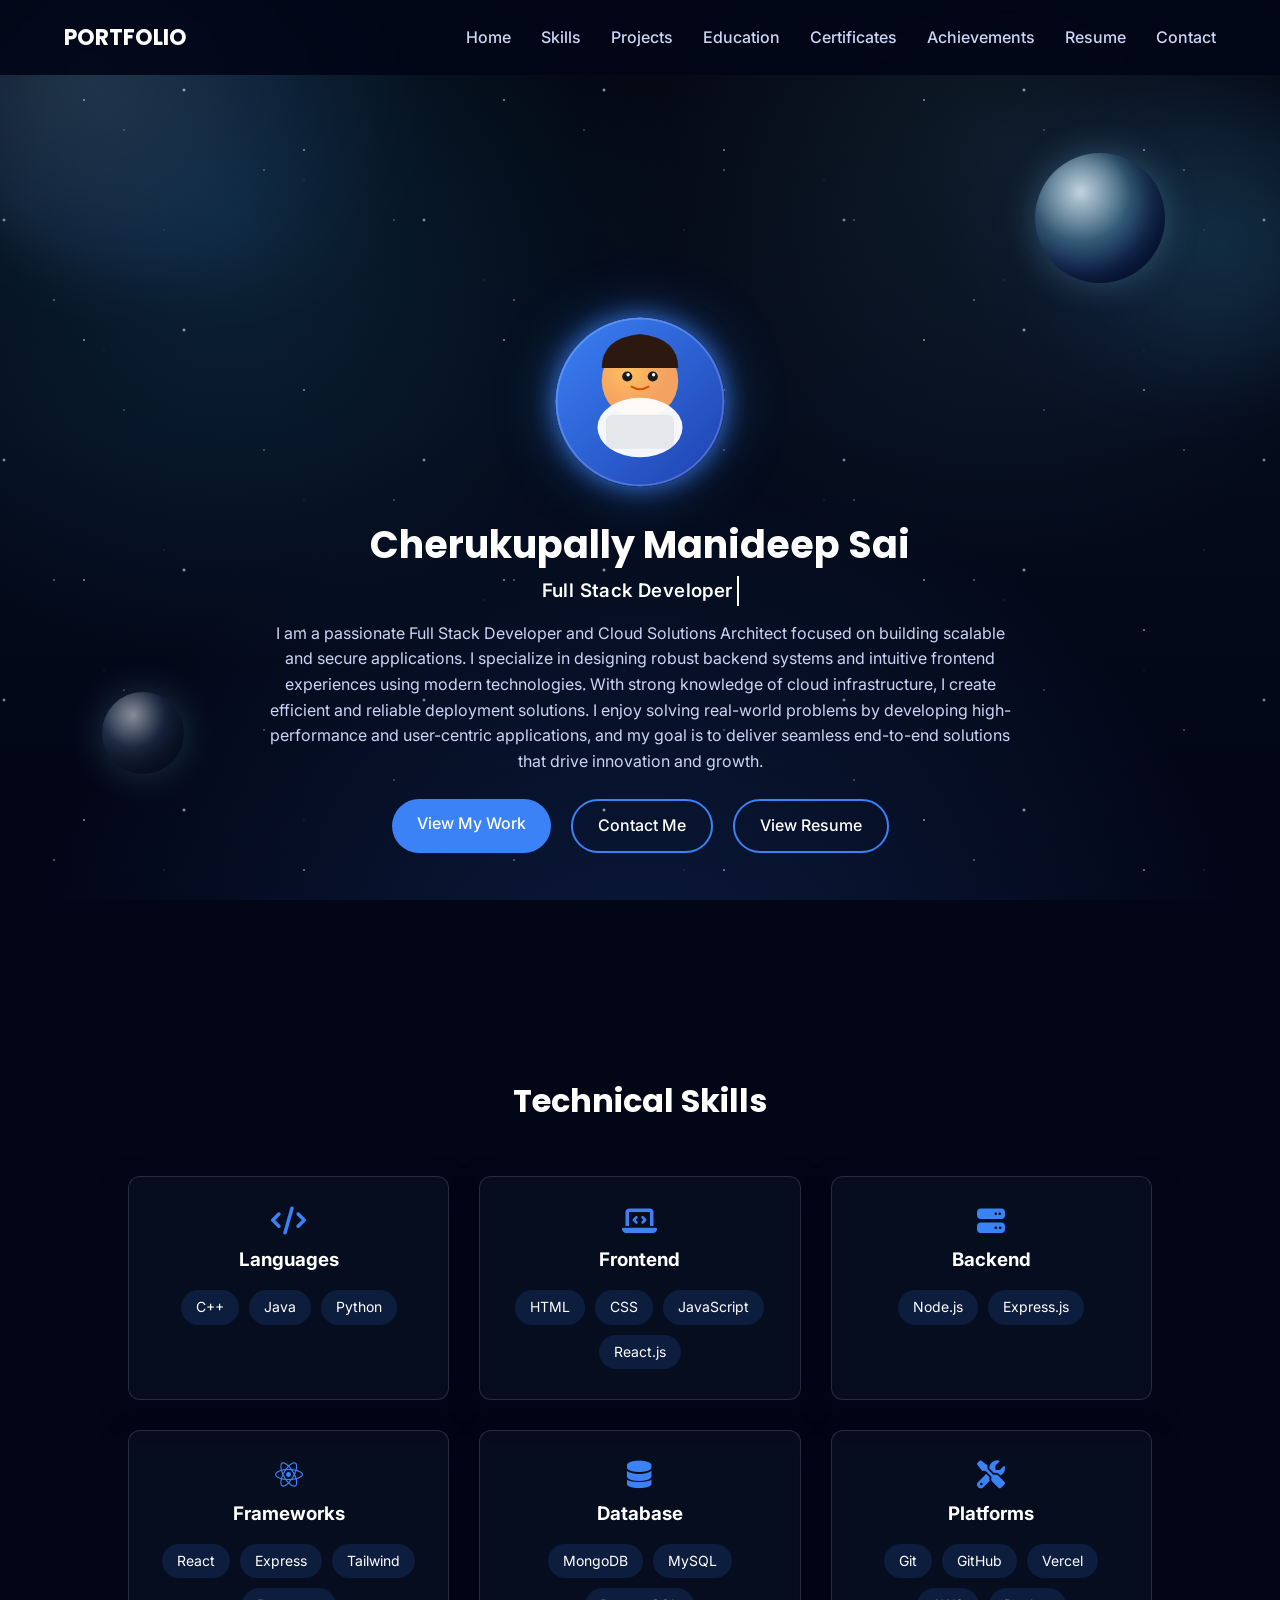
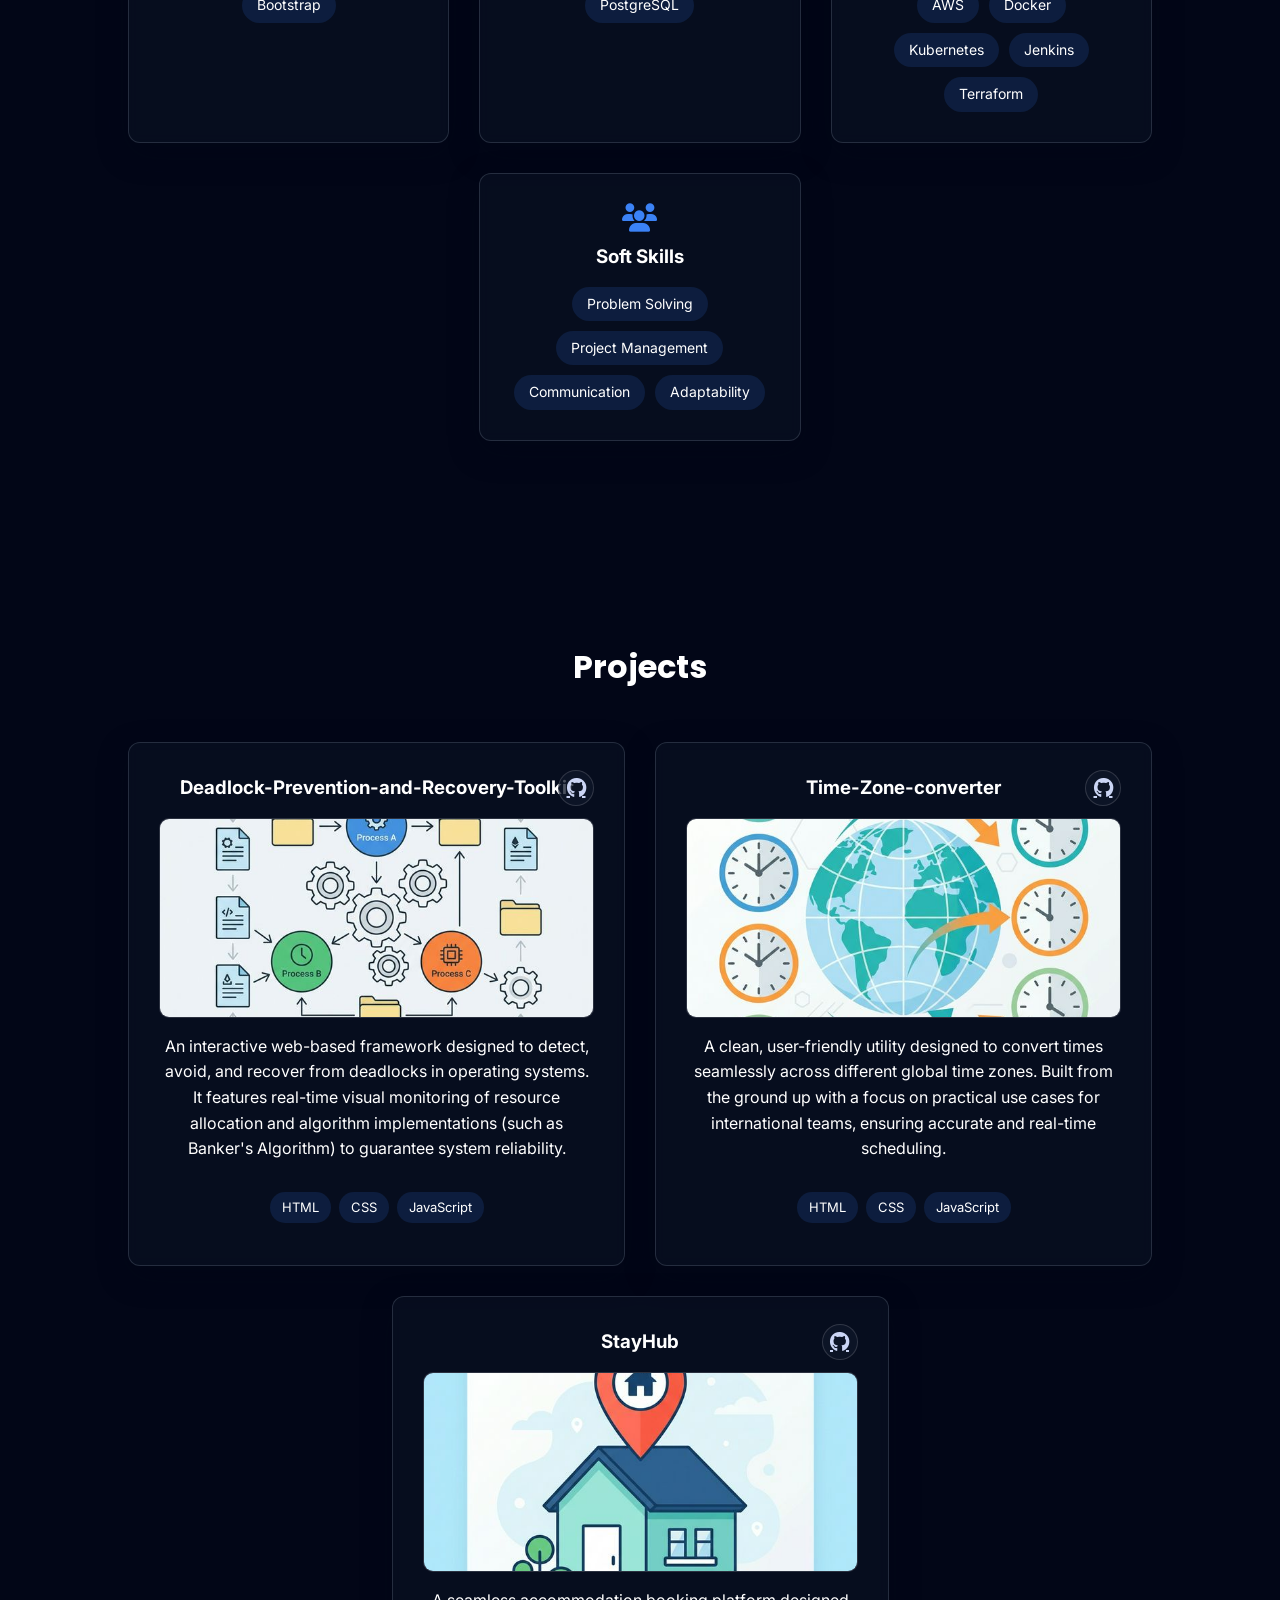
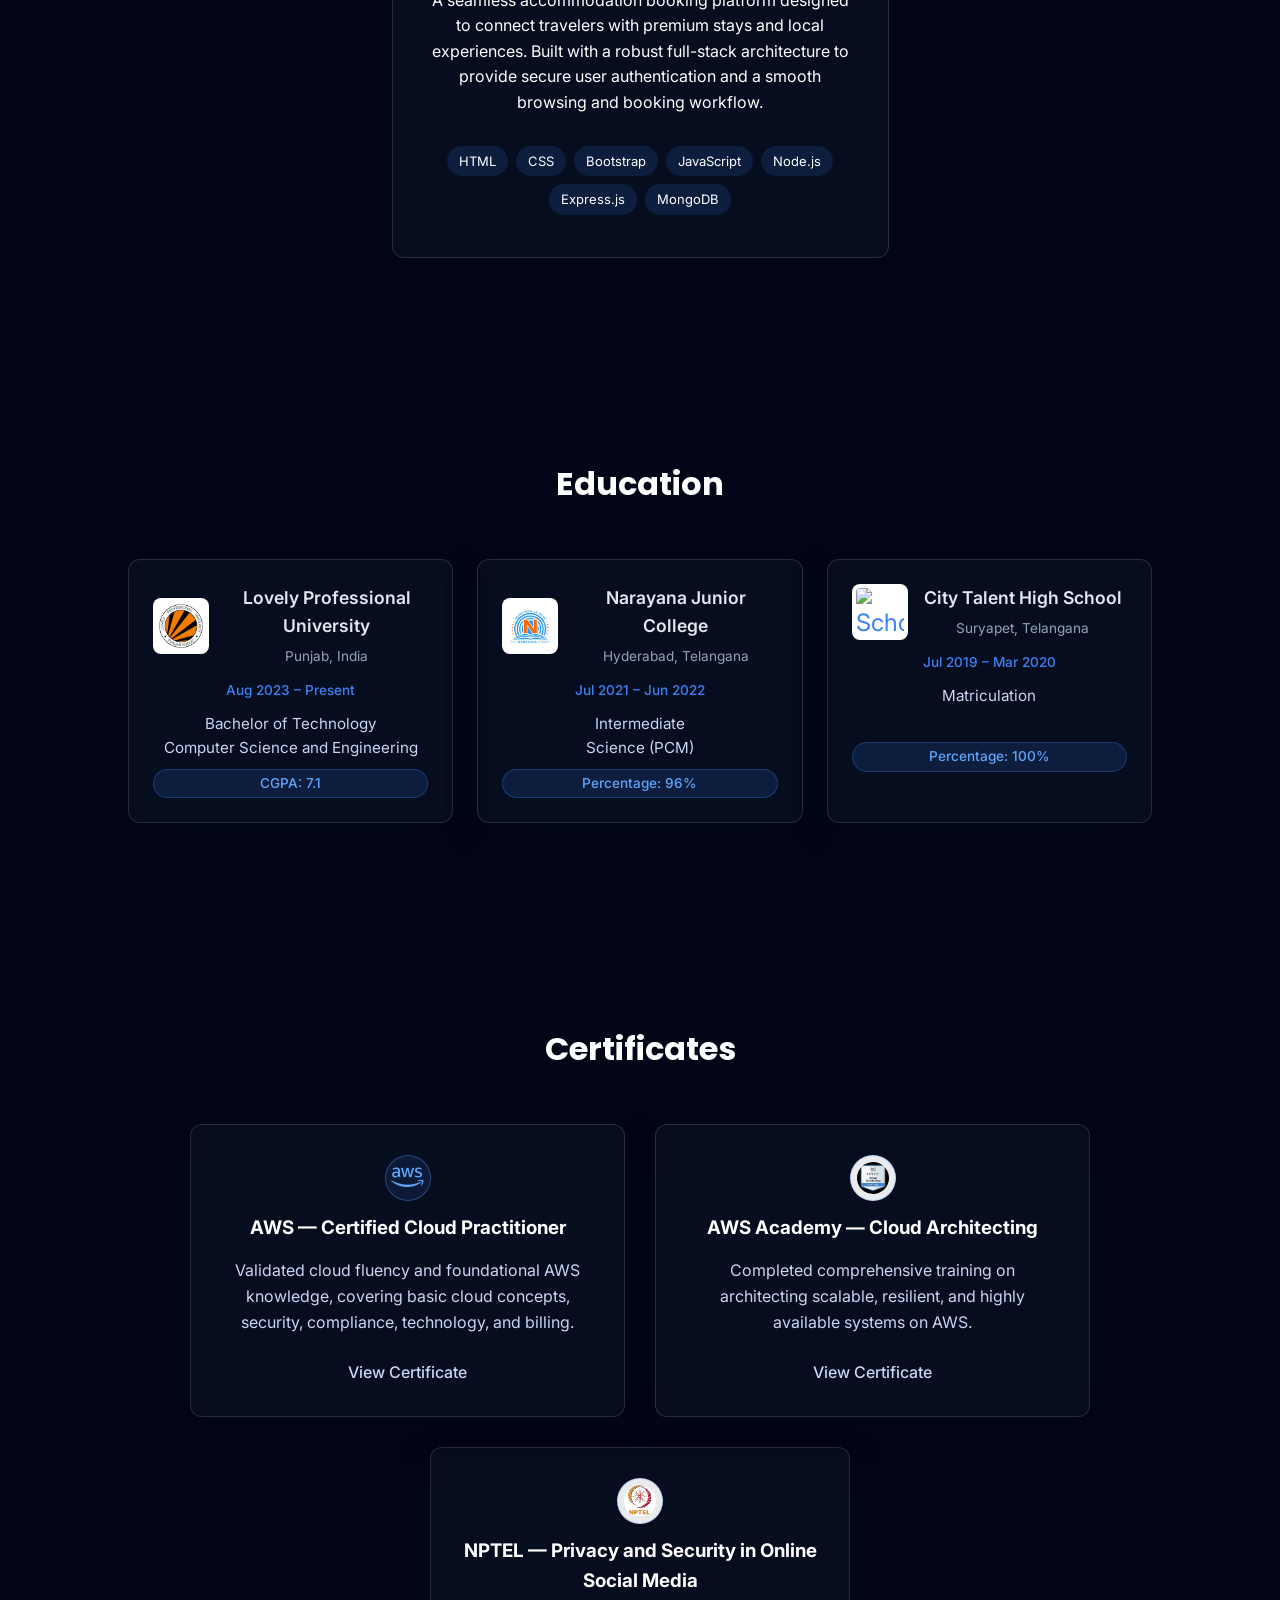
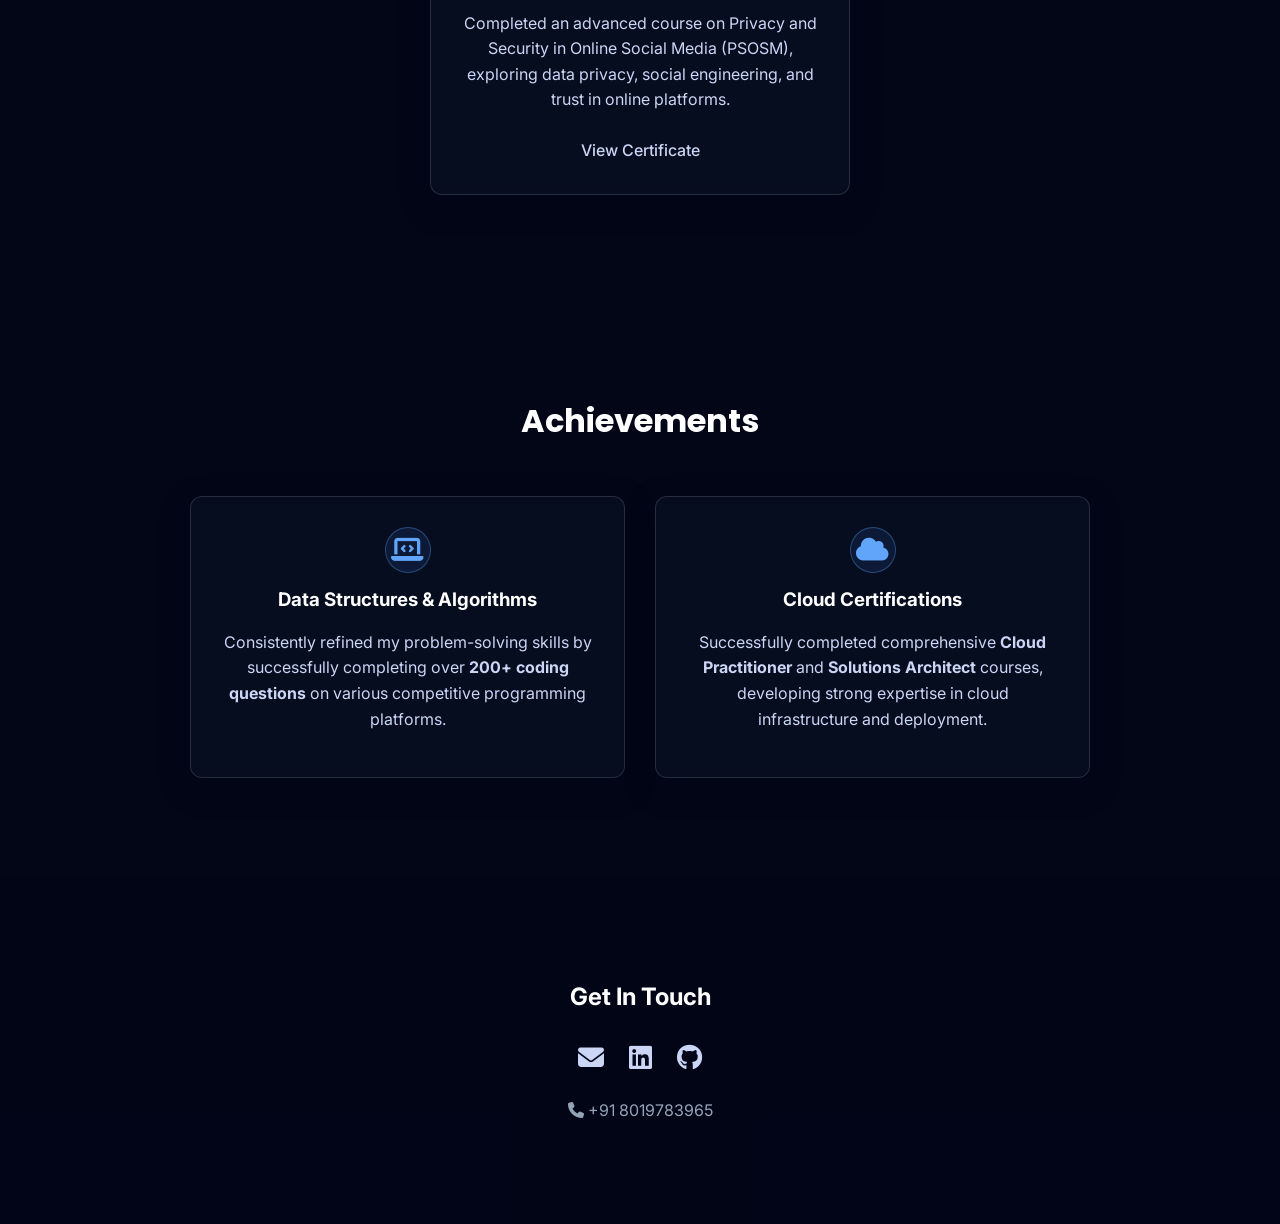
==== index.html @ 6025678a "updated portfolio" ====
<!DOCTYPE html>
<html lang="en">

<head>

  <meta charset="UTF-8">
  <meta name="viewport" content="width=device-width, initial-scale=1.0">

  <title>Cherukupally Manideep Sai | Full Stack Developer & Cloud Solutions Architect</title>

  <link rel="preconnect" href="https://fonts.googleapis.com">
  <link rel="preconnect" href="https://fonts.gstatic.com" crossorigin>

  <link
    href="https://fonts.googleapis.com/css2?family=Inter:wght@300;400;500;600&family=Poppins:wght@600;700&display=swap"
    rel="stylesheet">

  <link rel="stylesheet" href="https://cdnjs.cloudflare.com/ajax/libs/font-awesome/6.4.0/css/all.min.css">

  <link rel="stylesheet" href="components.css">

</head>


<body>

  <div class="night-sky" aria-hidden="true">
    <span class="nebula nebula-1"></span>
    <span class="nebula nebula-2"></span>
    <span class="planet planet-1"></span>
    <span class="planet planet-2"></span>
    <span class="stars-layer stars-layer-1"></span>
    <span class="stars-layer stars-layer-2"></span>
    <span class="stars-layer stars-layer-3"></span>
    <span class="shooting-star shooting-star-1"></span>
    <span class="shooting-star shooting-star-2"></span>
    <span class="shooting-star shooting-star-3"></span>
    <span class="asteroid asteroid-1"></span>
    <span class="asteroid asteroid-2"></span>
    <span class="asteroid asteroid-3"></span>
    <span class="asteroid asteroid-4"></span>
    <span class="ufo"></span>
  </div>


  <!-- NAVBAR -->

  <nav id="navbar" class="navbar">

    <div class="container nav-container">

      <a href="#home" class="nav-logo">PORTFOLIO</a>

      <div class="nav-links">

        <a href="#home" class="nav-link">Home</a>
        <a href="#skills" class="nav-link">Skills</a>
        <a href="#projects" class="nav-link">Projects</a>
        <a href="#education" class="nav-link">Education</a>
        <a href="#certificates" class="nav-link">Certificates</a>
        <a href="#achievements" class="nav-link">Achievements</a>
        <a href="General CV.pdf" target="_blank" class="nav-link">Resume</a>
        <a href="#contact" class="nav-link">Contact</a>

      </div>

    </div>

  </nav>



  <!-- HOME -->

  <section id="home" class="hero-section">

    <div class="hero-content">

      <div class="profile-container">
        <svg class="profile-avatar" viewBox="0 0 200 200" xmlns="http://www.w3.org/2000/svg">
          <!-- Background Circle -->
          <defs>
            <linearGradient id="avatarGradient" x1="0%" y1="0%" x2="100%" y2="100%">
              <stop offset="0%" style="stop-color:#3b82f6;stop-opacity:1" />
              <stop offset="100%" style="stop-color:#1e40af;stop-opacity:1" />
            </linearGradient>
            <radialGradient id="faceGradient" cx="35%" cy="35%">
              <stop offset="0%" style="stop-color:#fdbf60;stop-opacity:1" />
              <stop offset="100%" style="stop-color:#f4a261;stop-opacity:1" />
            </radialGradient>
          </defs>
          
          <!-- Background -->
          <circle cx="100" cy="100" r="100" fill="url(#avatarGradient)"/>
          
          <!-- Head -->
          <circle cx="100" cy="75" r="45" fill="url(#faceGradient)"/>
          
          <!-- Hair -->
          <path d="M 55 60 Q 55 25 100 20 Q 145 25 145 60 Z" fill="#2d1810"/>
          
          <!-- Left Eye -->
          <circle cx="85" cy="70" r="6" fill="#1a1a1a"/>
          <circle cx="86" cy="68" r="2" fill="#ffffff"/>
          
          <!-- Right Eye -->
          <circle cx="115" cy="70" r="6" fill="#1a1a1a"/>
          <circle cx="116" cy="68" r="2" fill="#ffffff"/>
          
          <!-- Smile -->
          <path d="M 90 82 Q 100 88 110 82" stroke="#d35400" stroke-width="2.5" fill="none" stroke-linecap="round"/>
          
          <!-- Shoulders/Shirt -->
          <ellipse cx="100" cy="130" rx="50" ry="35" fill="#ffffff" opacity="0.95"/>
          <rect x="60" y="115" width="80" height="40" fill="#e5e7eb" rx="8"/>
          
          <!-- Accent Circle -->
          <circle cx="100" cy="100" r="98" fill="none" stroke="rgba(255,255,255,0.2)" stroke-width="2"/>
        </svg>
      </div>

      <h1>Cherukupally Manideep Sai</h1>

      <h3 class="subtitle" id="typing-text"></h3>

      <p>
        I am a passionate Full Stack Developer and Cloud Solutions Architect focused on building scalable and secure
        applications. I specialize in designing robust backend systems and intuitive frontend experiences using modern
        technologies. With strong knowledge of cloud infrastructure, I create efficient and reliable deployment
        solutions. I enjoy solving real-world problems by developing high-performance and user-centric applications, and
        my goal is to deliver seamless end-to-end solutions that drive innovation and growth.
      </p>

      <div class="cta-group">

        <a href="#projects" class="btn btn-primary">View My Work</a>

        <a href="#contact" class="btn btn-outline">Contact Me</a>
        <a href="General CV.pdf" class="btn btn-outline" target="_blank">View Resume</a>

      </div>

    </div>

  </section>



  <!-- SKILLS -->

  <section id="skills" class="section">

    <h2 class="section-title">Technical Skills</h2>

    <div class="skills-grid">

      <div class="glass-card skill-card">

        <i class="fas fa-code skill-icon"></i>

        <h3>Languages</h3>

        <div class="skill-tags">

          <span>C++</span>
          <span>Java</span>
          <span>Python</span>

        </div>

      </div>



      <div class="glass-card skill-card">

        <i class="fas fa-laptop-code skill-icon"></i>

        <h3>Frontend</h3>

        <div class="skill-tags">

          <span>HTML</span>
          <span>CSS</span>
          <span>JavaScript</span>
          <span>React.js</span>

        </div>

      </div>



      <div class="glass-card skill-card">

        <i class="fas fa-server skill-icon"></i>

        <h3>Backend</h3>

        <div class="skill-tags">

          <span>Node.js</span>
          <span>Express.js</span>
        </div>

      </div>



      <div class="glass-card skill-card">

        <i class="fab fa-react skill-icon"></i>

        <h3>Frameworks</h3>

        <div class="skill-tags">

          <span>React</span>
          <span>Express</span>
          <span>Tailwind</span>
          <span>Bootstrap</span>

        </div>

      </div>



      <div class="glass-card skill-card">

        <i class="fas fa-database skill-icon"></i>

        <h3>Database</h3>

        <div class="skill-tags">

          <span>MongoDB</span>
          <span>MySQL</span>
          <span>PostgreSQL</span>

        </div>

      </div>



      <div class="glass-card skill-card">

        <i class="fas fa-tools skill-icon"></i>

        <h3>Platforms</h3>

        <div class="skill-tags">

          <span>Git</span>
          <span>GitHub</span>
          <span>Vercel</span>
          <span>AWS</span>
          <span>Docker</span>
          <span>Kubernetes</span>
          <span>Jenkins</span>
          <span>Terraform</span>

        </div>

      </div>

      <div class="glass-card skill-card center-skill">

        <i class="fas fa-users skill-icon"></i>

        <h3>Soft Skills</h3>

        <div class="skill-tags">

          <span>Problem Solving</span>
          <span>Project Management</span>
          <span>Communication</span>
          <span>Adaptability</span>

        </div>

      </div>

    </div>

  </section>



  <!-- PROJECTS -->

  <section id="projects" class="section">

    <h2 class="section-title">Projects</h2>

    <div class="projects-grid">


      <div class="glass-card project-card">

        <div class="project-heading-row">
          <h3>Deadlock-Prevention-and-Recovery-Toolkit</h3>
          <a href="https://github.com/themanideep009/Deadlock-Prevention-and-Recovery-Toolkit" target="_blank"
            rel="noopener noreferrer" class="project-github" aria-label="Open VentureHub GitHub repository">
            <i class="fab fa-github"></i>
          </a>
        </div>

        <img src="deadlock_toolkit.png" alt="Deadlock Toolkit" class="project-image">

        <p>
          An interactive web-based framework designed to detect, avoid, and recover from deadlocks in operating systems.
          It features real-time visual monitoring of resource allocation and algorithm implementations (such as Banker's
          Algorithm) to guarantee system reliability.
        </p>

        <div class="project-specs">

          <span class="spec-tag">HTML</span>
          <span class="spec-tag">CSS</span>
          <span class="spec-tag">JavaScript</span>

        </div>

      </div>



      <div class="glass-card project-card">

        <div class="project-heading-row">
          <h3>Time-Zone-converter</h3>
          <a href="https://github.com/themanideep009/Time-Zone-converter" target="_blank" rel="noopener noreferrer"
            class="project-github" aria-label="Open Time Zone Converter GitHub repository">
            <i class="fab fa-github"></i>
          </a>
        </div>

        <img src="time_zone_converter.png" alt="Time Zone Converter" class="project-image">

        <p>
          A clean, user-friendly utility designed to convert times seamlessly across different global time zones. Built
          from the ground up with a focus on practical use cases for international teams, ensuring accurate and
          real-time scheduling.
        </p>

        <div class="project-specs">

          <span class="spec-tag">HTML</span>
          <span class="spec-tag">CSS</span>
          <span class="spec-tag">JavaScript</span>

        </div>

      </div>



      <div class="glass-card project-card center-project">

        <div class="project-heading-row">
          <h3>StayHub</h3>
          <a href="https://github.com/themanideep009/node-web-project" target="_blank" rel="noopener noreferrer"
            class="project-github" aria-label="Open StayHub GitHub repository">
            <i class="fab fa-github"></i>
          </a>
        </div>

        <img src="stayhub.png" alt="StayHub" class="project-image">

        <p>
          A seamless accommodation booking platform designed to connect travelers with premium stays and local
          experiences. Built with a robust full-stack architecture to provide secure user authentication and a smooth
          browsing and booking workflow.
        </p>

        <div class="project-specs">

          <span class="spec-tag">HTML</span>
          <span class="spec-tag">CSS</span>
          <span class="spec-tag">Bootstrap</span>
          <span class="spec-tag">JavaScript</span>
          <span class="spec-tag">Node.js</span>
          <span class="spec-tag">Express.js</span>
          <span class="spec-tag">MongoDB</span>

        </div>

      </div>


    </div>

  </section>



  <!-- EDUCATION -->

  <section id="education" class="section">

    <h2 class="section-title">Education</h2>

    <div class="education-list">

      <div class="glass-card education-card">
        <div class="education-header">
          <div class="edu-left">
            <img src="lpu-logo.png" alt="LPU Logo" class="edu-logo">
            <div>
              <h3 class="edu-institution">Lovely Professional University</h3>
              <span class="edu-location">Punjab, India</span>
            </div>
          </div>
          <span class="edu-date">Aug 2023 – Present</span>
        </div>
        <p class="edu-degree">Bachelor of Technology <br> Computer Science and Engineering</p>
        <span class="edu-score">CGPA: 7.1</span>
      </div>

      <div class="glass-card education-card">
        <div class="education-header">
          <div class="edu-left">
            <img src="302608734_603619424800756_393315701780159978_n.jpg" alt="Narayana Logo" class="edu-logo">
            <div>
              <h3 class="edu-institution">Narayana Junior College</h3>
              <span class="edu-location">Hyderabad, Telangana</span>
            </div>
          </div>
          <span class="edu-date">Jul 2021 – Jun 2022</span>
        </div>
        <p class="edu-degree">Intermediate <br> Science (PCM)</p>
        <span class="edu-score">Percentage: 96%</span>
      </div>

      <div class="glass-card education-card">
        <div class="education-header">
          <div class="edu-left">
            <img src="https://cdn-icons-png.flaticon.com/512/167/167707.png" alt="School Logo" class="edu-logo">
            <div>
              <h3 class="edu-institution">City Talent High School</h3>
              <span class="edu-location">Suryapet, Telangana</span>
            </div>
          </div>
          <span class="edu-date">Jul 2019 – Mar 2020</span>
        </div>
        <p class="edu-degree">Matriculation</p><br>
        <span class="edu-score">Percentage: 100%</span>
      </div>

    </div>

  </section>



  <!-- CERTIFICATES -->

  <section id="certificates" class="section">

    <h2 class="section-title">Certificates</h2>

    <div class="cert-grid">

      <div class="glass-card cert-card">
        <i class="fab fa-aws cert-platform-logo" aria-hidden="true"></i>
        <h3>AWS — Certified Cloud Practitioner</h3>
        <p>Validated cloud fluency and foundational AWS knowledge, covering basic cloud concepts, security, compliance,
          technology, and billing.</p>
        <a href="AWS Cloud Practitioner.pdf" target="_blank" class="cert-link">View Certificate</a>
      </div>

      <div class="glass-card cert-card">
        <img src="WhatsApp Image 2025-12-27 at 11.24.46 AM.jpeg" alt="AWS Academy logo" class="cert-platform-logo-img">
        <h3>AWS Academy — Cloud Architecting</h3>
        <p>Completed comprehensive training on architecting scalable, resilient, and highly available systems on AWS.
        </p>
        <a href="AWS_Academy_Graduate___Cloud_Architecting___Training_Badge_Badge20251226-32-x9qm4k.pdf" target="_blank"
          class="cert-link">View Certificate</a>
      </div>

      <div class="glass-card cert-card center-cert">
        <img src="nptel.jpg" alt="NPTEL logo" class="cert-platform-logo-img">
        <h3>NPTEL — Privacy and Security in Online Social Media</h3>
        <p>Completed an advanced course on Privacy and Security in Online Social Media (PSOSM), exploring data privacy,
          social engineering, and trust in online platforms.</p>
        <a href="12311071_MOOC_ALPJKG2Certificate (1).pdf" target="_blank" class="cert-link">View Certificate</a>
      </div>




    </div>

  </section>

  <!-- ACHIEVEMENTS -->

  <section id="achievements" class="section">

    <h2 class="section-title">Achievements</h2>

    <div class="cert-grid">

      <div class="glass-card cert-card">
        <i class="fas fa-laptop-code cert-platform-logo" aria-hidden="true"></i>
        <h3>Data Structures & Algorithms</h3>
        <p>Consistently refined my problem-solving skills by successfully completing over <strong>200+ coding
            questions</strong> on various competitive programming platforms.</p>
      </div>

      <div class="glass-card cert-card">
        <i class="fas fa-cloud cert-platform-logo" aria-hidden="true"></i>
        <h3>Cloud Certifications</h3>
        <p>Successfully completed comprehensive <strong>Cloud Practitioner</strong> and <strong>Solutions
            Architect</strong> courses, developing strong expertise in cloud infrastructure and deployment.</p>
      </div>

    </div>

  </section>

  <!-- CONTACT -->

  <section id="contact" class="contact-footer">

    <h2>Get In Touch</h2>

    <div class="social-links">

      <a href="https://mail.google.com/mail/?view=cm&to=themanideep009@gmail.com&su=Opportunity%20%7C%20Let%27s%20Connect&body=Hi%20Manideep%20Sai%2C%0A%0AI%20came%20across%20your%20portfolio%20and%20would%20love%20to%20connect%20with%20you.%0A%0ARegards%2C"
        class="social-icon" target="_blank" rel="noopener noreferrer">
        <i class="fas fa-envelope"></i>
      </a>

      <a href="https://www.linkedin.com/in/manideepsai3/" class="social-icon">
        <i class="fab fa-linkedin"></i>
      </a>

      <a href="https://github.com/themanideep009" class="social-icon">
        <i class="fab fa-github"></i>
      </a>

    </div>

    <p class="phone">
      <i class="fas fa-phone"></i> +91 8019783965
    </p>

  </section>

  <script src="main.js"></script>

</body>

</html>
---- components.css ----
/* RESET */

*{
margin:0;
padding:0;
box-sizing:border-box;
}

html{
scroll-behavior:smooth;
}

body{
font-family:'Inter',sans-serif;
background:#020617;
color:white;
line-height:1.6;
position:relative;
}

body > :not(.night-sky){
position:relative;
z-index:1;
}

.night-sky{
position:fixed;
inset:0;
z-index:0;
pointer-events:none;
overflow:hidden;
background:
radial-gradient(circle at 18% 24%, rgba(56,189,248,0.14), transparent 36%),
radial-gradient(circle at 78% 16%, rgba(125,211,252,0.1), transparent 34%),
radial-gradient(circle at 50% 120%, rgba(59,130,246,0.18), transparent 50%),
linear-gradient(180deg, #01040d 0%, #040b1a 48%, #020617 100%);
}

.nebula{
position:absolute;
border-radius:50%;
filter:blur(24px);
opacity:0.45;
mix-blend-mode:screen;
animation:nebula-drift 36s ease-in-out infinite alternate;
}

.nebula-1{
width:42vw;
height:28vw;
top:-8%;
left:-6%;
background:radial-gradient(circle at 30% 40%, rgba(147,197,253,0.42), rgba(59,130,246,0.18) 48%, transparent 75%);
}

.nebula-2{
width:36vw;
height:24vw;
top:10%;
right:-10%;
background:radial-gradient(circle at 60% 50%, rgba(56,189,248,0.38), rgba(30,64,175,0.16) 50%, transparent 78%);
animation-duration:44s;
}

.planet{
position:absolute;
border-radius:50%;
box-shadow:0 0 35px rgba(125,211,252,0.28), inset -18px -16px 30px rgba(2,6,23,0.7);
}

.planet-1{
width:130px;
height:130px;
right:9%;
top:17%;
background:
radial-gradient(circle at 35% 30%, rgba(224,242,254,0.85), rgba(125,211,252,0.35) 40%, rgba(30,64,175,0.45) 76%, rgba(2,6,23,0.8) 100%);
animation:planet-float 16s ease-in-out infinite;
}

.planet-2{
width:82px;
height:82px;
left:8%;
bottom:14%;
background:
radial-gradient(circle at 38% 28%, rgba(226,232,240,0.8), rgba(147,197,253,0.3) 42%, rgba(15,23,42,0.75) 100%);
opacity:0.75;
animation:planet-float 22s ease-in-out infinite reverse;
}

.stars-layer{
position:absolute;
inset:-20%;
background-repeat:repeat;
animation-timing-function:linear;
animation-iteration-count:infinite;
}

.stars-layer-1{
background-image:
radial-gradient(2px 2px at 20px 30px, rgba(255,255,255,0.95), transparent),
radial-gradient(1.5px 1.5px at 140px 90px, rgba(255,255,255,0.8), transparent),
radial-gradient(2px 2px at 260px 160px, rgba(219,234,254,0.9), transparent),
radial-gradient(1.5px 1.5px at 340px 40px, rgba(255,255,255,0.85), transparent);
background-size:420px 240px;
opacity:0.9;
animation-name:star-drift-slow, star-twinkle;
animation-duration:170s, 4.5s;
}

.stars-layer-2{
background-image:
radial-gradient(1.5px 1.5px at 60px 70px, rgba(191,219,254,0.85), transparent),
radial-gradient(1.2px 1.2px at 190px 120px, rgba(255,255,255,0.75), transparent),
radial-gradient(1.5px 1.5px at 310px 200px, rgba(255,255,255,0.8), transparent),
radial-gradient(1.2px 1.2px at 380px 30px, rgba(191,219,254,0.8), transparent);
background-size:460px 280px;
opacity:0.65;
animation-name:star-drift-medium, star-twinkle;
animation-duration:120s, 3.8s;
}

.stars-layer-3{
background-image:
radial-gradient(1px 1px at 40px 40px, rgba(148,163,184,0.6), transparent),
radial-gradient(1px 1px at 220px 140px, rgba(226,232,240,0.5), transparent),
radial-gradient(1px 1px at 360px 210px, rgba(148,163,184,0.5), transparent),
radial-gradient(1px 1px at 420px 90px, rgba(226,232,240,0.55), transparent);
background-size:520px 320px;
opacity:0.45;
animation-name:star-drift-fast, star-twinkle;
animation-duration:90s, 3.2s;
}

.shooting-star{
position:absolute;
width:180px;
height:2px;
background:linear-gradient(90deg, rgba(255,255,255,0.95), rgba(191,219,254,0.65), transparent 72%);
border-radius:999px;
opacity:0;
transform:rotate(-24deg);
filter:drop-shadow(0 0 8px rgba(191,219,254,0.9));
animation:shooting-star linear infinite;
}

.shooting-star-1{ top:14%; left:72%; animation-duration:9s; animation-delay:1s; }
.shooting-star-2{ top:34%; left:80%; animation-duration:10s; animation-delay:6.8s; }
.shooting-star-3{ top:20%; left:42%; animation-duration:13s; animation-delay:2.6s; }

.asteroid{
position:absolute;
width:20px;
height:14px;
border-radius:46% 54% 51% 49% / 44% 56% 42% 58%;
background:radial-gradient(circle at 30% 30%, rgba(226,232,240,0.85), rgba(100,116,139,0.8) 45%, rgba(15,23,42,0.9));
box-shadow:0 0 12px rgba(148,163,184,0.25);
opacity:0.82;
animation:asteroid-drift linear infinite;
}

.asteroid-1{ top:18%; left:108%; animation-duration:44s; animation-delay:-8s; }
.asteroid-2{ top:46%; left:104%; width:26px; height:17px; animation-duration:58s; animation-delay:-19s; }
.asteroid-3{ top:72%; left:110%; width:16px; height:12px; animation-duration:39s; animation-delay:-5s; }
.asteroid-4{ top:86%; left:106%; width:22px; height:15px; animation-duration:52s; animation-delay:-30s; }

.ufo{
position:absolute;
top:64%;
left:-14%;
width:74px;
height:22px;
border-radius:999px;
background:linear-gradient(180deg, rgba(226,232,240,0.95), rgba(100,116,139,0.9));
box-shadow:0 0 16px rgba(186,230,253,0.35);
animation:ufo-cruise 34s ease-in-out infinite;
}

.ufo::before{
content:'';
position:absolute;
left:20px;
top:-11px;
width:34px;
height:18px;
border-radius:50% 50% 46% 46%;
background:linear-gradient(180deg, rgba(125,211,252,0.9), rgba(30,64,175,0.55));
box-shadow:0 0 10px rgba(56,189,248,0.6);
}

.ufo::after{
content:'';
position:absolute;
left:28px;
top:16px;
width:18px;
height:54px;
background:linear-gradient(180deg, rgba(125,211,252,0.4), rgba(125,211,252,0.02));
clip-path:polygon(50% 0, 100% 100%, 0 100%);
opacity:0.5;
}

@keyframes star-drift-slow{
from{transform:translate3d(0,0,0);}
to{transform:translate3d(-180px,120px,0);}
}

@keyframes star-drift-medium{
from{transform:translate3d(0,0,0);}
to{transform:translate3d(-260px,180px,0);}
}

@keyframes star-drift-fast{
from{transform:translate3d(0,0,0);}
to{transform:translate3d(-340px,240px,0);}
}

@keyframes star-twinkle{
0%,100%{opacity:0.5;}
50%{opacity:1;}
}

@keyframes nebula-drift{
0%{transform:translate3d(0,0,0) scale(1);}
100%{transform:translate3d(20px,-18px,0) scale(1.08);}
}

@keyframes planet-float{
0%,100%{transform:translateY(0);}
50%{transform:translateY(-12px);}
}

@keyframes shooting-star{
0%{opacity:0; transform:translate3d(0,0,0) rotate(-24deg) scaleX(0.7);}
8%{opacity:1;}
26%{opacity:0.95;}
42%,100%{opacity:0; transform:translate3d(-520px,280px,0) rotate(-24deg) scaleX(1);}
}

@keyframes asteroid-drift{
0%{transform:translate3d(0,0,0) rotate(0deg);}
100%{transform:translate3d(-140vw,16vh,0) rotate(360deg);}
}

@keyframes ufo-cruise{
0%{transform:translate3d(0,0,0); opacity:0;}
8%{opacity:0.9;}
48%{transform:translate3d(70vw,-10vh,0); opacity:0.9;}
76%{transform:translate3d(98vw,6vh,0); opacity:0.75;}
100%{transform:translate3d(120vw,8vh,0); opacity:0;}
}

@media (max-width: 768px){
.planet-1{width:90px; height:90px;}
.planet-2{width:62px; height:62px;}
.shooting-star{width:120px;}
.ufo{width:60px; height:18px;}
.animated-man{width:150px; height:225px;}
.hero-content h1{font-size:32px;}
}

@media (max-width: 480px){
.animated-man{width:120px; height:180px;}
.hero-content h1{font-size:24px;}
.hero-content p{font-size:14px;}
}

@media (prefers-reduced-motion: reduce){
.night-sky *,
.night-sky *::after,
.night-sky *::before{
animation:none !important;
}
.animated-man{
animation:none !important;
}
.head,.shirt,.legs,.arm-left,.eye,.mouth{
animation:none !important;
}
.arm-right{
animation:none !important;
}
}


/* CONTAINER */

.container{
width:90%;
max-width:1200px;
margin:auto;
}


/* NAVBAR */

.navbar{
position:fixed;
top:0;
width:100%;
background:rgba(2,6,23,0.9);
backdrop-filter:blur(8px);
z-index:1000;
}

.nav-container{
display:flex;
justify-content:space-between;
align-items:center;
padding:20px 0;
}

.nav-logo{
font-size:22px;
font-weight:700;
font-family:'Poppins',sans-serif;
text-decoration:none;
color:white;
}

.nav-links{
display:flex;
gap:30px;
}

.nav-link{
text-decoration:none;
color:#cbd5f5;
font-weight:500;
position:relative;
}

.nav-link:hover{
color:white;
}

.nav-link::after{
content:'';
position:absolute;
bottom:-5px;
left:0;
width:0%;
height:2px;
background:#3b82f6;
transition:0.3s;
}

.nav-link:hover::after{
width:100%;
}


/* HERO */

.hero-section{
min-height:100vh;
display:flex;
align-items:center;
justify-content:center;
text-align:center;
padding-top:120px;
}

.hero-content{
max-width:750px;
}

.profile-container{
margin-bottom:20px;
}

.animated-character-container{
margin-bottom:20px;
display:flex;
justify-content:center;
}

.profile-pic,
.profile-avatar{
width:170px;
height:170px;
border-radius:50%;
object-fit:cover;
box-shadow:
0 0 25px rgba(59,130,246,0.8),
0 0 60px rgba(59,130,246,0.4);
animation:profile-pop-in 0.8s cubic-bezier(0.36, 0, 0.66, 1);
}

.hero-content h1{
font-size:38px;
font-family:'Poppins',sans-serif;
margin-top:10px;
}

.subtitle{
color:#ffffff;
margin-bottom:15px;
min-height:28px;
display:inline-block;
padding-right:4px;
font-weight:600;
letter-spacing:0.4px;
border-right:2px solid #ffffff;
animation:caret-blink 0.8s step-end infinite;
}

@keyframes caret-blink{
0%,100%{border-color:transparent;}
50%{border-color:#ffffff;}
}

.hero-content p{
color:#cbd5f5;
margin-bottom:25px;
}


/* BUTTONS */

.cta-group{
display:flex;
justify-content:center;
gap:20px;
}

.btn{
padding:12px 25px;
border-radius:30px;
text-decoration:none;
font-weight:500;
transition:0.3s;
}

.btn-primary{
background:#3b82f6;
color:white;
}

.btn-primary:hover{
background:#2563eb;
}

.btn-outline{
border:2px solid #3b82f6;
color:white;
}

.btn-outline:hover{
background:#3b82f6;
}


/* SECTIONS */

.section{
padding:100px 10%;
text-align:center;
}

.section-title{
font-size:32px;
font-family:'Poppins',sans-serif;
margin-bottom:50px;
}


/* GLASS CARD */

.glass-card{
background:rgba(8,15,32,0.82);
border:1px solid rgba(148,163,184,0.22);
border-radius:12px;
padding:30px;
backdrop-filter:blur(6px);
-webkit-backdrop-filter:blur(6px);
box-shadow:0 10px 30px rgba(2,6,23,0.45);
transition:0.3s;
}

.glass-card:hover{
transform:translateY(-6px);
border-color:rgba(96,165,250,0.8);
box-shadow:0 14px 34px rgba(30,64,175,0.28);
}


/* SKILLS */

.skills-grid{
display:grid;
grid-template-columns:repeat(3,1fr);
gap:30px;
max-width:1980px;
margin:auto;
}

.skill-icon{
font-size:28px;
margin-bottom:10px;
color:#3b82f6;
}

.skill-card h3{
margin-bottom:15px;
}

.skill-tags{
display:flex;
flex-wrap:wrap;
justify-content:center;
gap:10px;
}

.skill-tags span{
background:rgba(59,130,246,0.15);
padding:6px 15px;
border-radius:20px;
font-size:14px;
}

.center-skill{
grid-column:1/-1;
justify-self:center;
width:calc((100% - 60px) / 3);
min-width: 280px;
}

/* PROJECTS */

.projects-grid{
display:grid;
grid-template-columns:repeat(2,1fr);
gap:30px;
max-width:3600px;
margin:auto;
}

.project-card h3{
margin-bottom:0;
}

.project-card{
display:flex;
flex-direction:column;
}

.project-heading-row{
display:flex;
align-items:center;
justify-content:center;
gap:12px;
margin-bottom:15px;
position:relative;
}

.project-heading-row h3{
width:100%;
text-align:center;
}

.project-github{
position:absolute;
right:0;
width:36px;
height:36px;
border-radius:50%;
display:flex;
align-items:center;
justify-content:center;
font-size:20px;
color:#cbd5f5;
background:rgba(15,23,42,0.75);
border:1px solid rgba(255,255,255,0.15);
transition:0.3s;
flex-shrink:0;
}

.project-github:hover{
color:#ffffff;
background:#3b82f6;
border-color:#3b82f6;
}

.project-image{
width:100%;
height:200px;
object-fit:cover;
border-radius:10px;
border:1px solid rgba(255,255,255,0.12);
margin-bottom:16px;
background:rgba(15,23,42,0.8);
}

.project-card p{
margin-bottom:30px;
}

.project-specs{
display:flex;
flex-wrap:wrap;
gap:8px;
margin-top:auto;
justify-content:center;
margin-bottom:12px;
}

.spec-tag{
background:rgba(59,130,246,0.15);
padding:5px 12px;
border-radius:15px;
font-size:13px;
}

.center-project{
grid-column:1/-1;
width:calc((100% - 30px)/2);
justify-self:center;
}


/* CERTIFICATIONS */

.cert-grid{
display:grid;
grid-template-columns:repeat(2,1fr);
gap:30px;
max-width:900px;
margin:auto;
}

.cert-card h3{
margin-bottom:15px;
}

.cert-card p{
color:#cbd5f5;
margin-bottom:15px;
}

.cert-platform-logo{
font-size:26px;
color:#60a5fa;
margin-bottom:12px;
display:inline-flex;
align-items:center;
justify-content:center;
width:46px;
height:46px;
border-radius:50%;
background:rgba(59,130,246,0.12);
border:1px solid rgba(96,165,250,0.35);
}

.cert-platform-logo-img{
width:46px;
height:46px;
object-fit:contain;
margin-bottom:12px;
display:block;
margin-left:auto;
margin-right:auto;
padding:6px;
border-radius:50%;
background:rgba(255,255,255,0.92);
border:1px solid rgba(96,165,250,0.35);
}

/* center one card in grid */
.center-cert{
    grid-column:1/-1;
    max-width:420px;
    margin:auto;
}

/* make cert links appear like project links */
.cert-link{
display:inline-block;
margin-top:10px;
text-decoration:none;
color:#3b82f6;
font-weight:500;
transition:0.3s;
}
.cert-link:hover{
text-decoration:underline;
color:#60a5fa;
}

/* certification links */
.cert-link{
color:#cbd5f5;
text-decoration:none;
font-weight:500;
}
.cert-link:hover{
color:#3b82f6;
text-decoration:underline;
}


/* EDUCATION */

.education-list{
display:flex;
flex-direction:row;
gap:24px;
max-width:1100px;
margin:auto;
justify-content:center;
align-items:stretch;
}

.education-card{
padding:24px;
flex:1;
min-width:0;
display:flex;
flex-direction:column;
}

.education-header{
display:flex;
flex-direction:column;
align-items:flex-start;
gap:12px;
margin-bottom:10px;
}

.edu-left{
display:flex;
align-items:center;
gap:16px;
}

.edu-logo, .edu-logo-icon{
width:56px;
height:56px;
object-fit:contain;
background:#fff;
border-radius:8px;
padding:4px;
flex-shrink:0;
display: flex;
align-items: center;
justify-content: center;
color: #3b82f6;
font-size: 24px;
}

.edu-institution{
font-size:1.1rem;
font-weight:600;
color:#e2e8f0;
margin-bottom:2px;
}

.edu-location{
font-size:0.85rem;
color:#94a3b8;
}

.edu-date{
font-size:0.85rem;
color:#3b82f6;
font-weight:500;
white-space:nowrap;
display:block;
text-align:center;
width:100%;
}

.edu-degree{
color:#cbd5f5;
margin-bottom:8px;
font-size:0.95rem;
}

.edu-score{
display:inline-block;
background:rgba(59,130,246,0.15);
color:#60a5fa;
border:1px solid rgba(59,130,246,0.3);
padding:3px 12px;
border-radius:20px;
font-size:0.85rem;
font-weight:500;
}


/* CONTACT */

.contact-footer{
padding:100px 10%;
text-align:center;
background:rgba(2,6,23,0.8);
}

.social-links{
display:flex;
justify-content:center;
gap:25px;
margin-top:20px;
}

.social-icon{
font-size:26px;
color:#cbd5f5;
transition:0.3s;
}

.social-icon:hover{
color:#3b82f6;
}

.phone{
margin-top:20px;
color:#94a3b8;
}
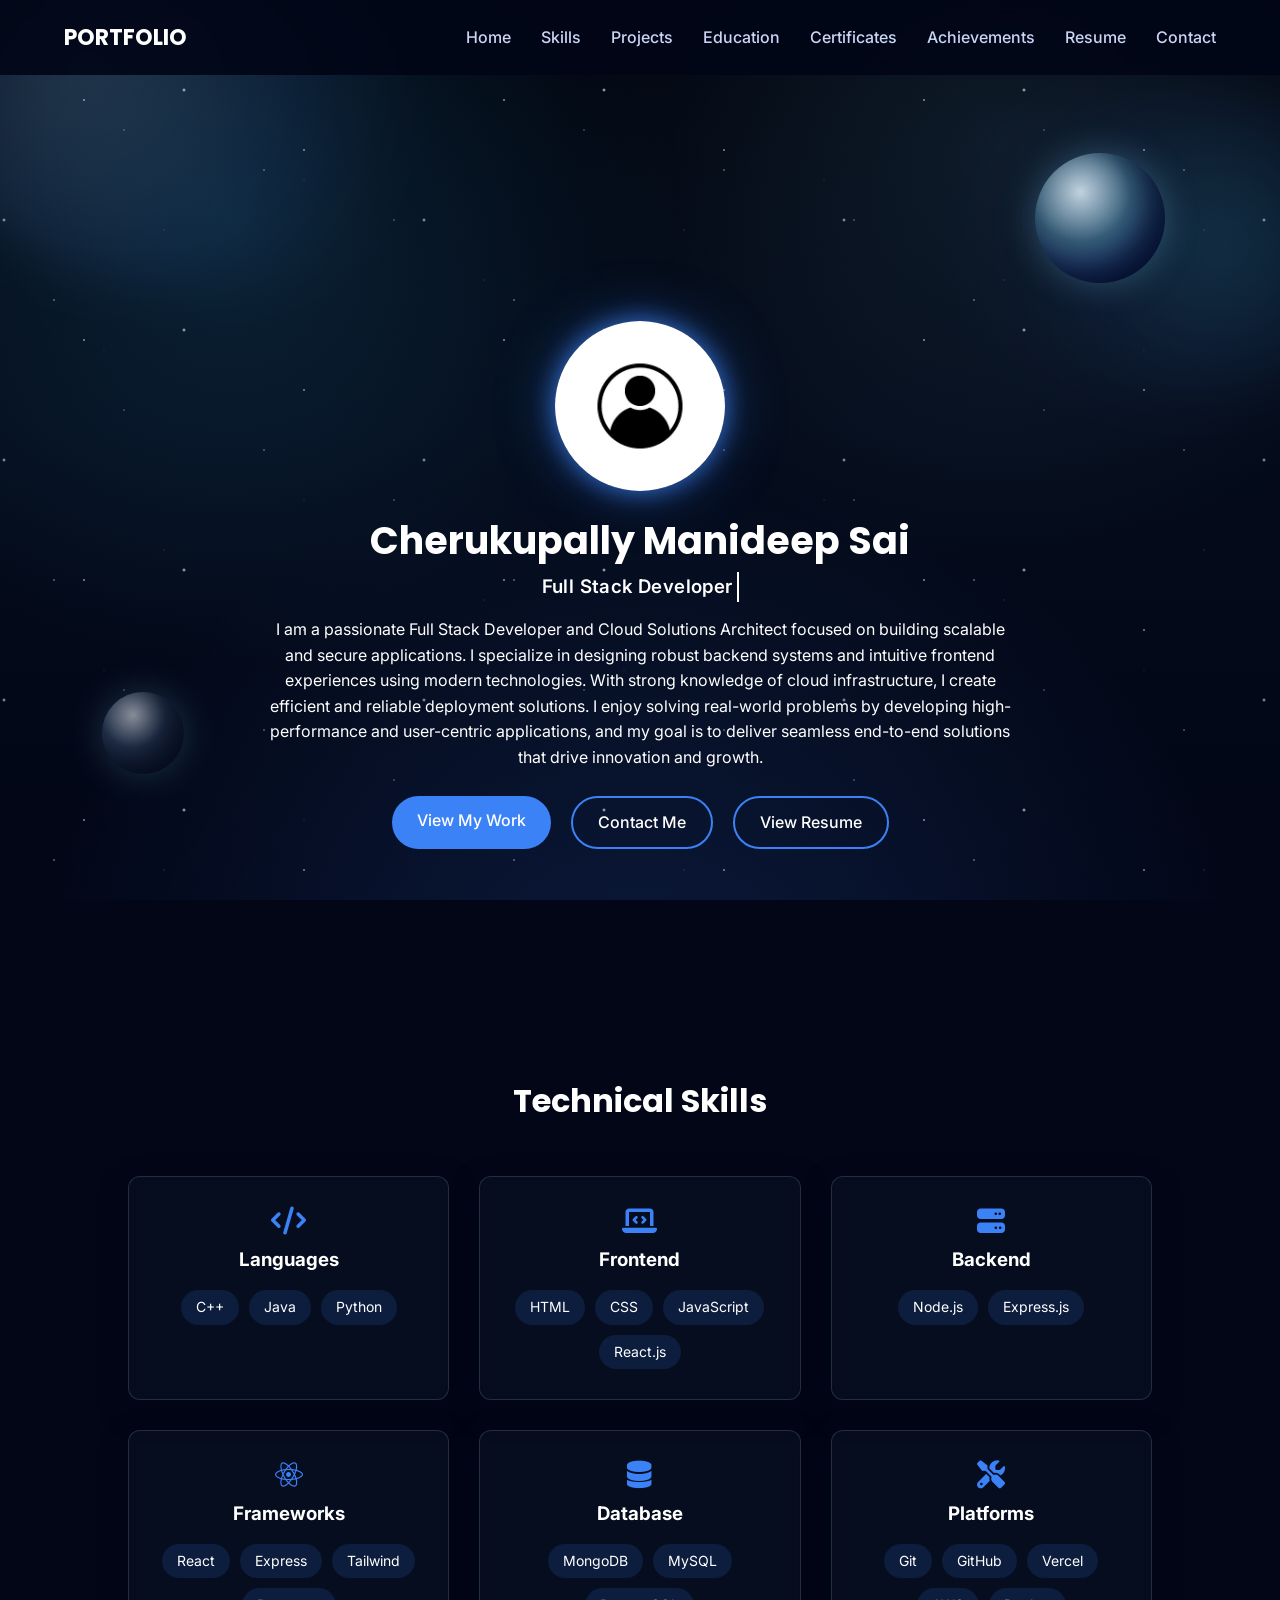
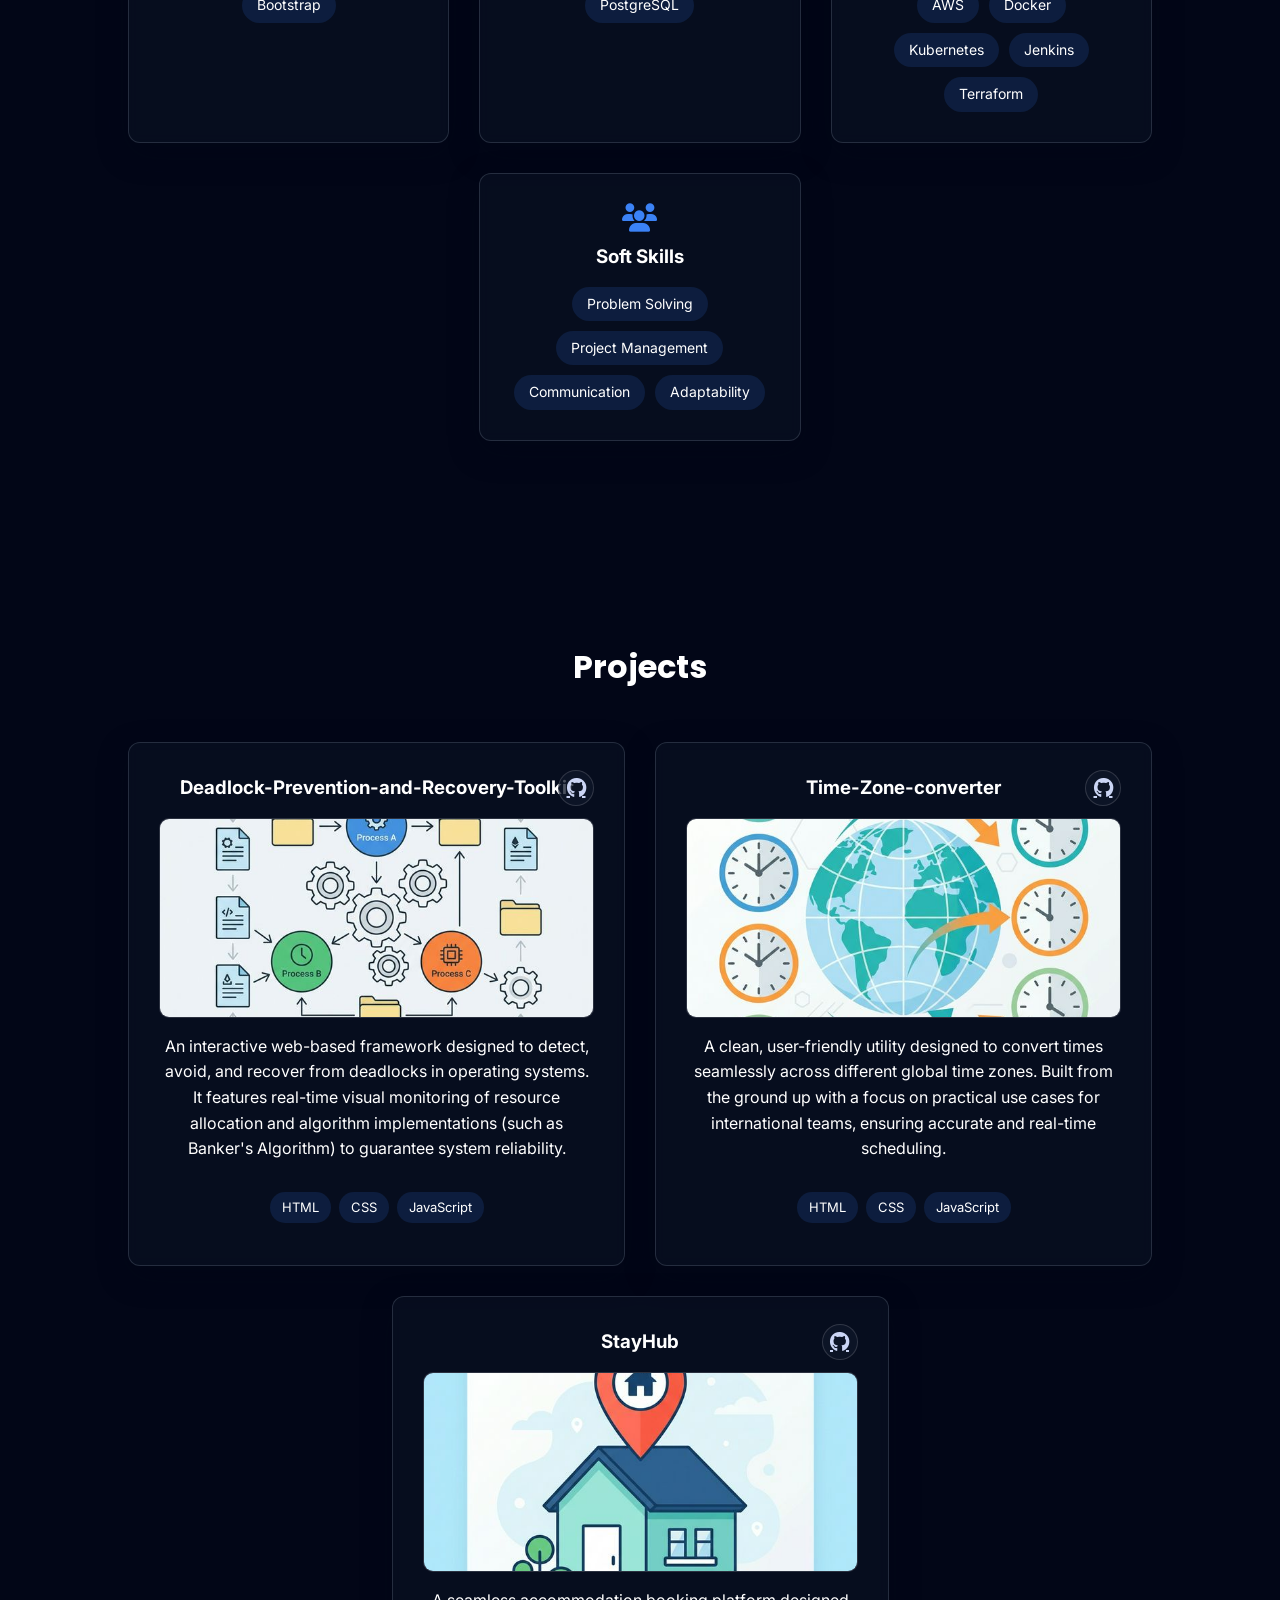
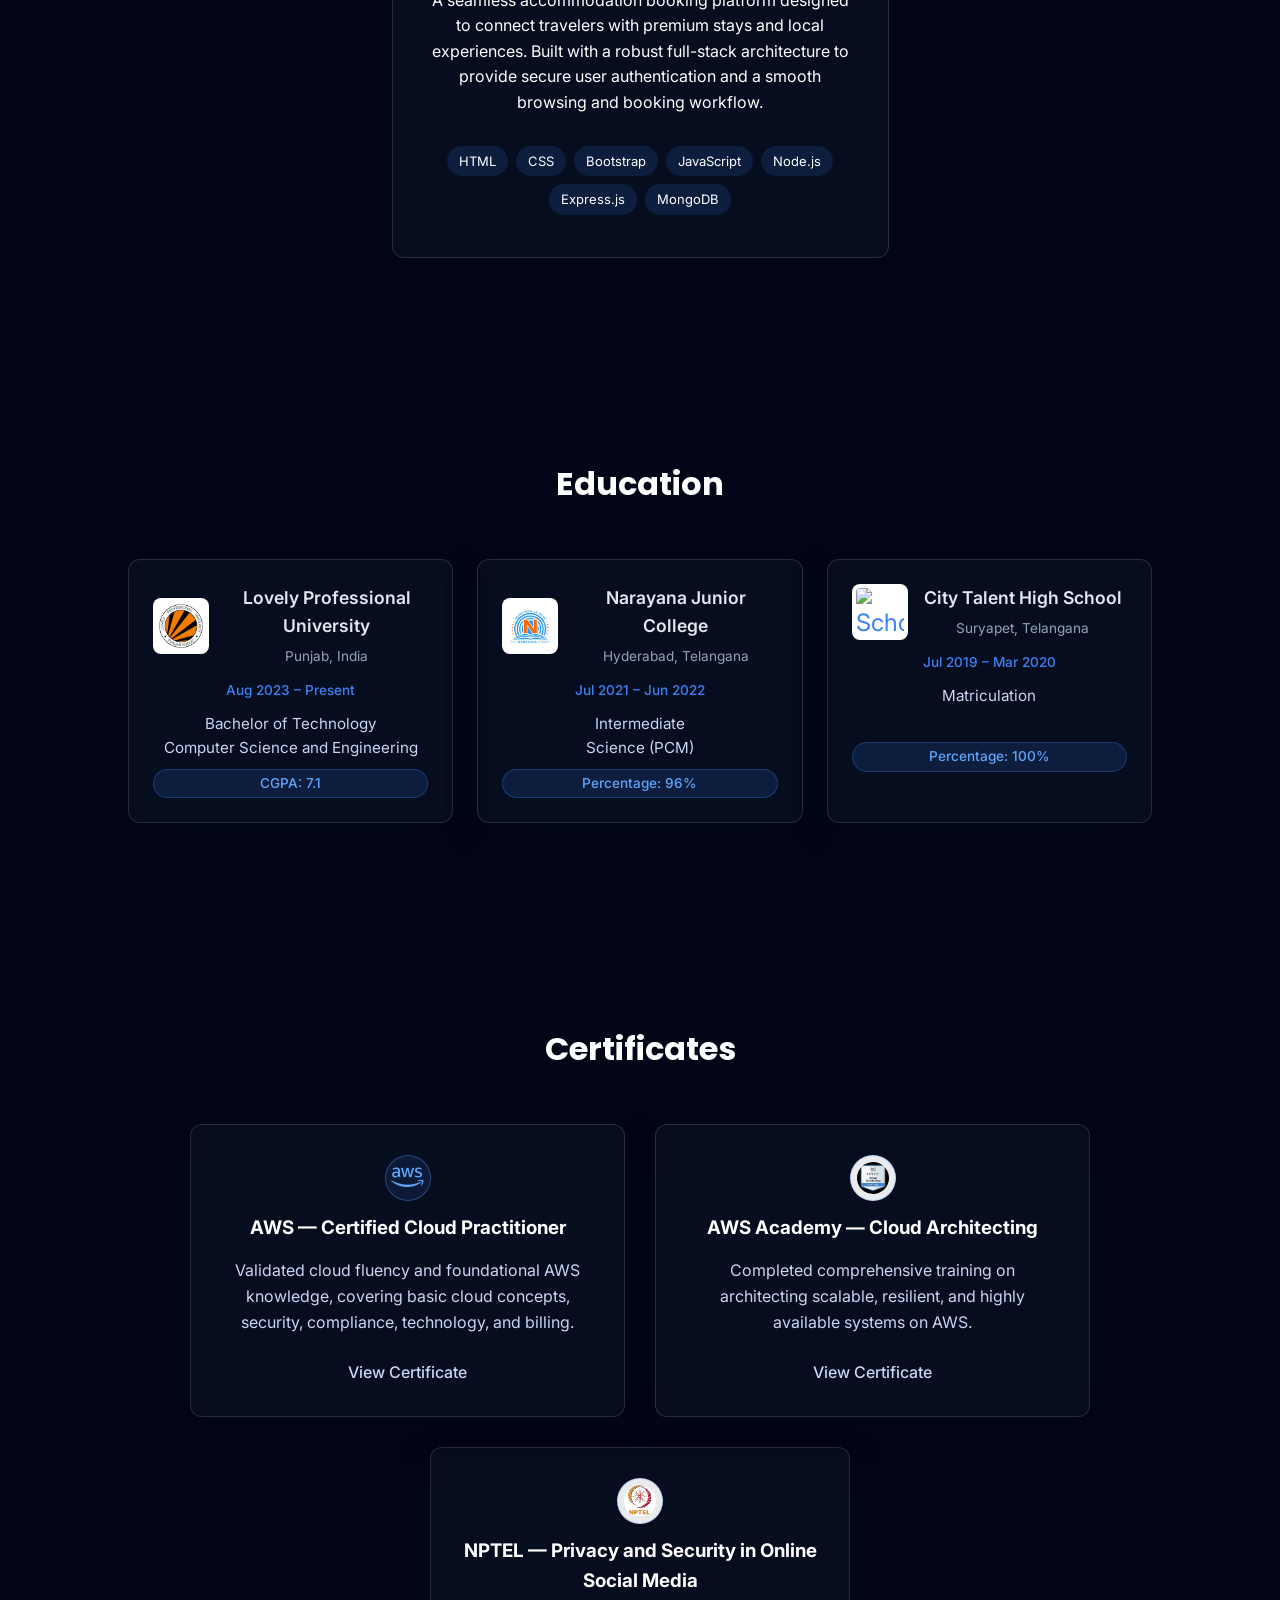
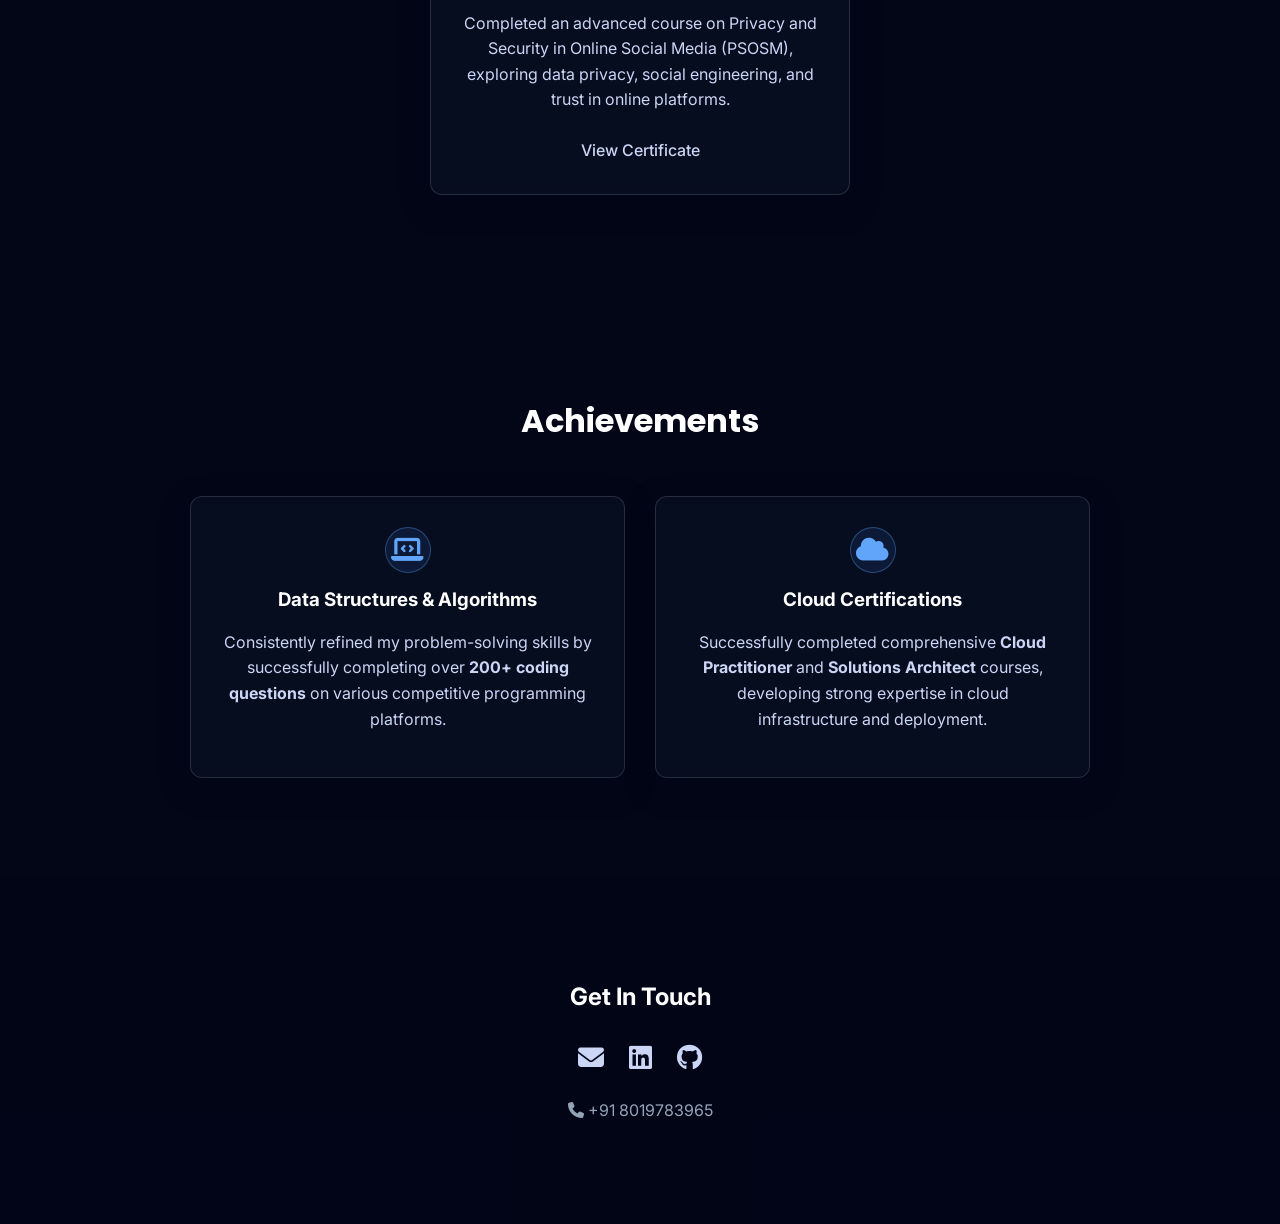
==== commit 5665829e: "updated portfolio" ====
--- a/index.html
+++ b/index.html
@@ -77,46 +77,7 @@
     <div class="hero-content">
 
       <div class="profile-container">
-        <svg class="profile-avatar" viewBox="0 0 200 200" xmlns="http://www.w3.org/2000/svg">
-          <!-- Background Circle -->
-          <defs>
-            <linearGradient id="avatarGradient" x1="0%" y1="0%" x2="100%" y2="100%">
-              <stop offset="0%" style="stop-color:#3b82f6;stop-opacity:1" />
-              <stop offset="100%" style="stop-color:#1e40af;stop-opacity:1" />
-            </linearGradient>
-            <radialGradient id="faceGradient" cx="35%" cy="35%">
-              <stop offset="0%" style="stop-color:#fdbf60;stop-opacity:1" />
-              <stop offset="100%" style="stop-color:#f4a261;stop-opacity:1" />
-            </radialGradient>
-          </defs>
-          
-          <!-- Background -->
-          <circle cx="100" cy="100" r="100" fill="url(#avatarGradient)"/>
-          
-          <!-- Head -->
-          <circle cx="100" cy="75" r="45" fill="url(#faceGradient)"/>
-          
-          <!-- Hair -->
-          <path d="M 55 60 Q 55 25 100 20 Q 145 25 145 60 Z" fill="#2d1810"/>
-          
-          <!-- Left Eye -->
-          <circle cx="85" cy="70" r="6" fill="#1a1a1a"/>
-          <circle cx="86" cy="68" r="2" fill="#ffffff"/>
-          
-          <!-- Right Eye -->
-          <circle cx="115" cy="70" r="6" fill="#1a1a1a"/>
-          <circle cx="116" cy="68" r="2" fill="#ffffff"/>
-          
-          <!-- Smile -->
-          <path d="M 90 82 Q 100 88 110 82" stroke="#d35400" stroke-width="2.5" fill="none" stroke-linecap="round"/>
-          
-          <!-- Shoulders/Shirt -->
-          <ellipse cx="100" cy="130" rx="50" ry="35" fill="#ffffff" opacity="0.95"/>
-          <rect x="60" y="115" width="80" height="40" fill="#e5e7eb" rx="8"/>
-          
-          <!-- Accent Circle -->
-          <circle cx="100" cy="100" r="98" fill="none" stroke="rgba(255,255,255,0.2)" stroke-width="2"/>
-        </svg>
+        <img src="images/profile.png.jpeg" alt="Cherukupally Manideep Sai" class="profile-avatar">
       </div>
 
       <h1>Cherukupally Manideep Sai</h1>
--- a/components.css
+++ b/components.css
@@ -324,6 +324,20 @@
 gap:30px;
 }
 
+@media (max-width: 768px){
+.nav-links{
+gap:12px;
+flex-wrap:wrap;
+}
+}
+
+@media (max-width: 480px){
+.nav-links{
+gap:8px;
+font-size:0.9rem;
+}
+}
+
 .nav-link{
 text-decoration:none;
 color:#cbd5f5;
@@ -346,7 +360,20 @@
 transition:0.3s;
 }
 
-.nav-link:hover::after{
+.
+
+@media (max-width: 768px){
+.hero-section{
+padding-top:100px;
+}
+}
+
+@media (max-width: 480px){
+.hero-section{
+padding-top:80px;
+min-height:auto;
+}
+}nav-link:hover::after{
 width:100%;
 }
 
@@ -368,6 +395,8 @@
 
 .profile-container{
 margin-bottom:20px;
+display:flex;
+justify-content:center;
 }
 
 .animated-character-container{
@@ -411,8 +440,38 @@
 50%{border-color:#ffffff;}
 }
 
+@media (max-width: 768px){
+.cta-group{
+gap:12px;
+flex-wrap:wrap;
+}
+}
+
+@media (max-width: 480px){
+.cta-group{
+gap:8px;
+flex-direction:column;
+}
+.btn{
+padding:10px 20px;
+font-size:0.9rem;
+}
+}
+
 .hero-content p{
-color:#cbd5f5;
+c
+
+@media (max-width: 768px){
+.section{
+padding:60px 10%;
+}
+}
+
+@media (max-width: 480px){
+.section{
+padding:40px 5%;
+}
+}olor:#cbd5f5;
 margin-bottom:25px;
 }
 
@@ -496,6 +555,27 @@
 margin:auto;
 }
 
+@media (max-width: 1024px){
+.skills-grid{
+grid-template-columns:repeat(2,1fr);
+gap:20px;
+}
+}
+
+@media (max-width: 768px){
+.skills-grid{
+grid-template-columns:1fr;
+gap:15px;
+}
+}
+
+@media (max-width: 480px){
+.skills-grid{
+grid-template-columns:1fr;
+gap:12px;
+}
+}
+
 .skill-icon{
 font-size:28px;
 margin-bottom:10px;
@@ -535,6 +615,29 @@
 gap:30px;
 max-width:3600px;
 margin:auto;
+}
+
+@media (max-width: 1024px){
+.projects-grid{
+grid-template-columns:1fr;
+gap:20px;
+}
+}
+
+@media (max-width: 768px){
+.projects-grid{
+grid-template-columns:1fr;
+gap:15px;
+}
+.center-project{
+width:100%;
+}
+}
+
+@media (max-width: 480px){
+.projects-grid{
+gap:12px;
+}
 }
 
 .project-card h3{
@@ -606,6 +709,22 @@
 margin-bottom:12px;
 }
 
+
+@media (max-width: 768px){
+.cert-grid{
+grid-template-columns:1fr;
+gap:20px;
+}
+.center-cert{
+max-width:100%;
+}
+}
+
+@media (max-width: 480px){
+.cert-grid{
+gap:15px;
+}
+}
 .spec-tag{
 background:rgba(59,130,246,0.15);
 padding:5px 12px;
@@ -671,7 +790,26 @@
 .center-cert{
     grid-column:1/-1;
     max-width:420px;
-    margin:auto;
+ 
+
+@media (max-width: 1024px){
+.education-list{
+flex-direction:column;
+gap:20px;
+}
+}
+
+@media (max-width: 768px){
+.education-list{
+gap:15px;
+}
+}
+
+@media (max-width: 480px){
+.education-list{
+gap:12px;
+}
+}   margin:auto;
 }
 
 /* make cert links appear like project links */
@@ -759,6 +897,13 @@
 .edu-location{
 font-size:0.85rem;
 color:#94a3b8;
+flex-wrap:wrap;
+}
+
+@media (max-width: 480px){
+.social-links{
+gap:15px;
+}
 }
 
 .edu-date{
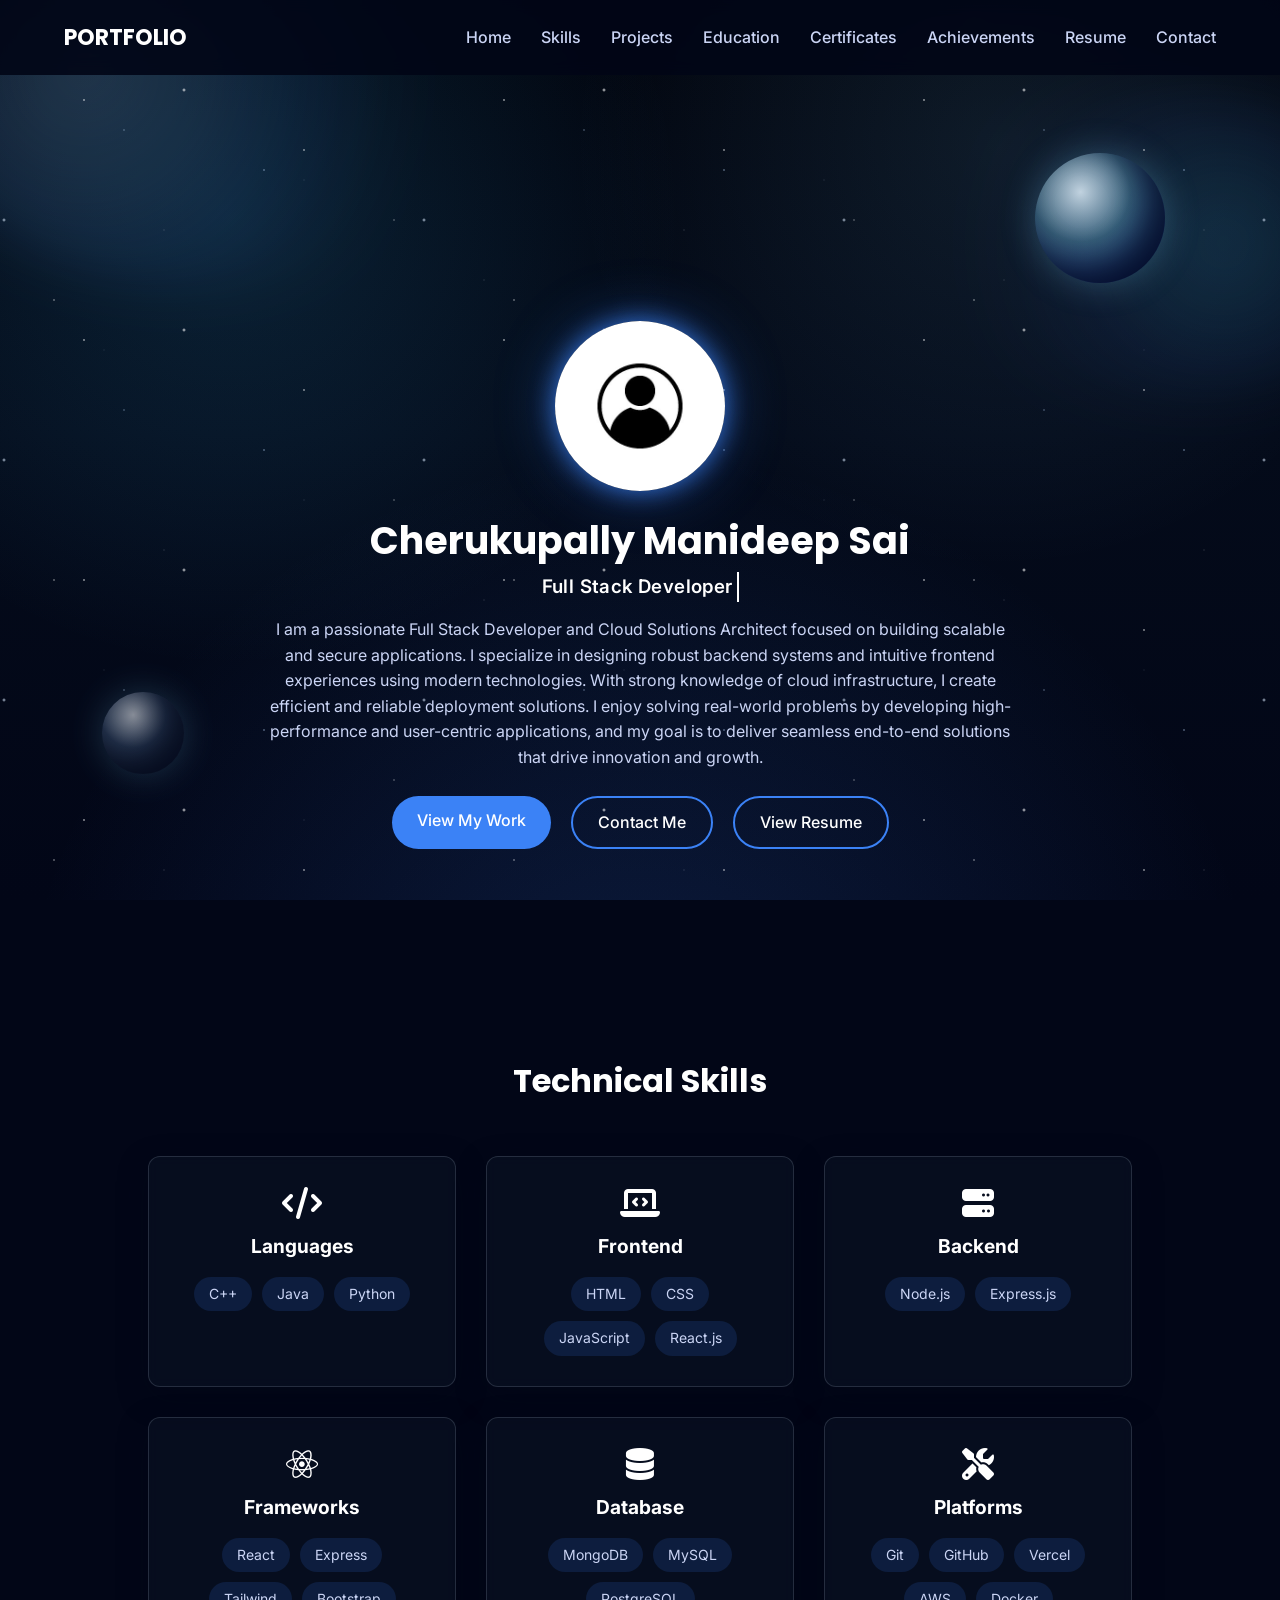
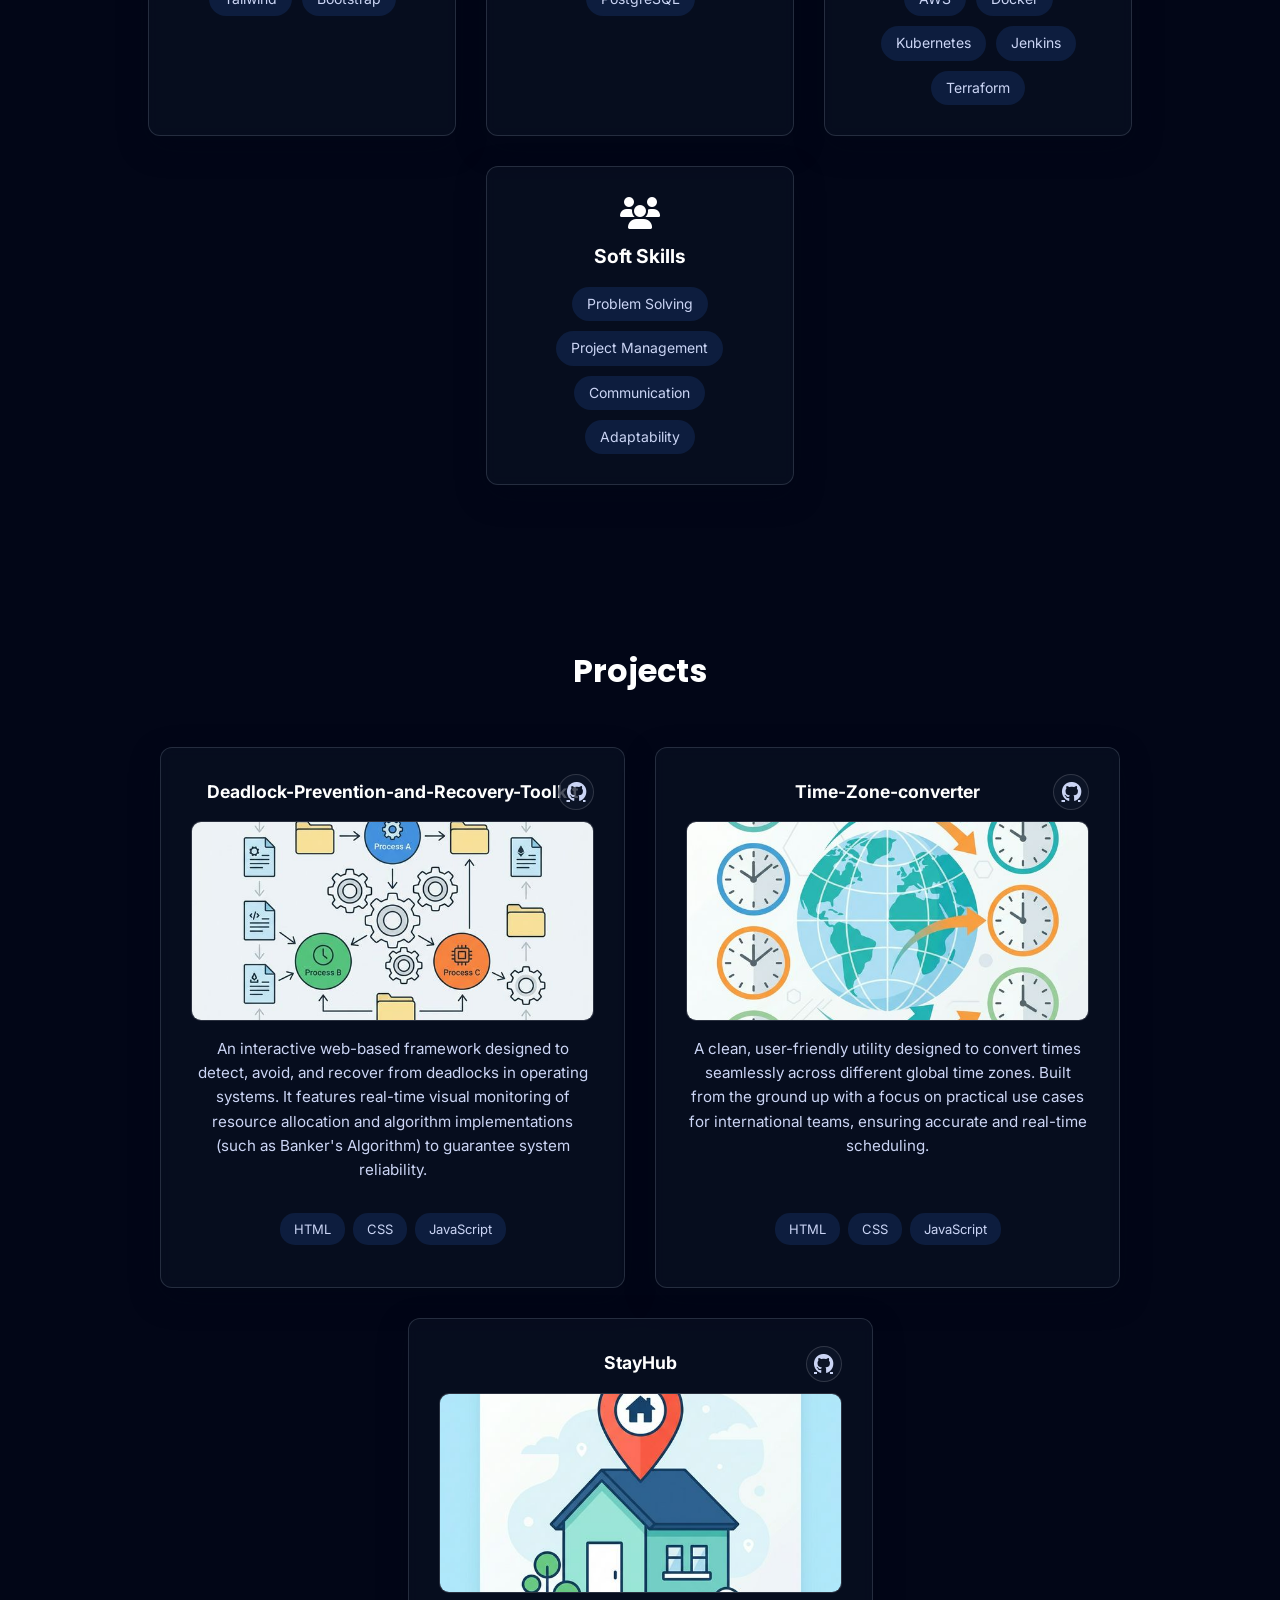
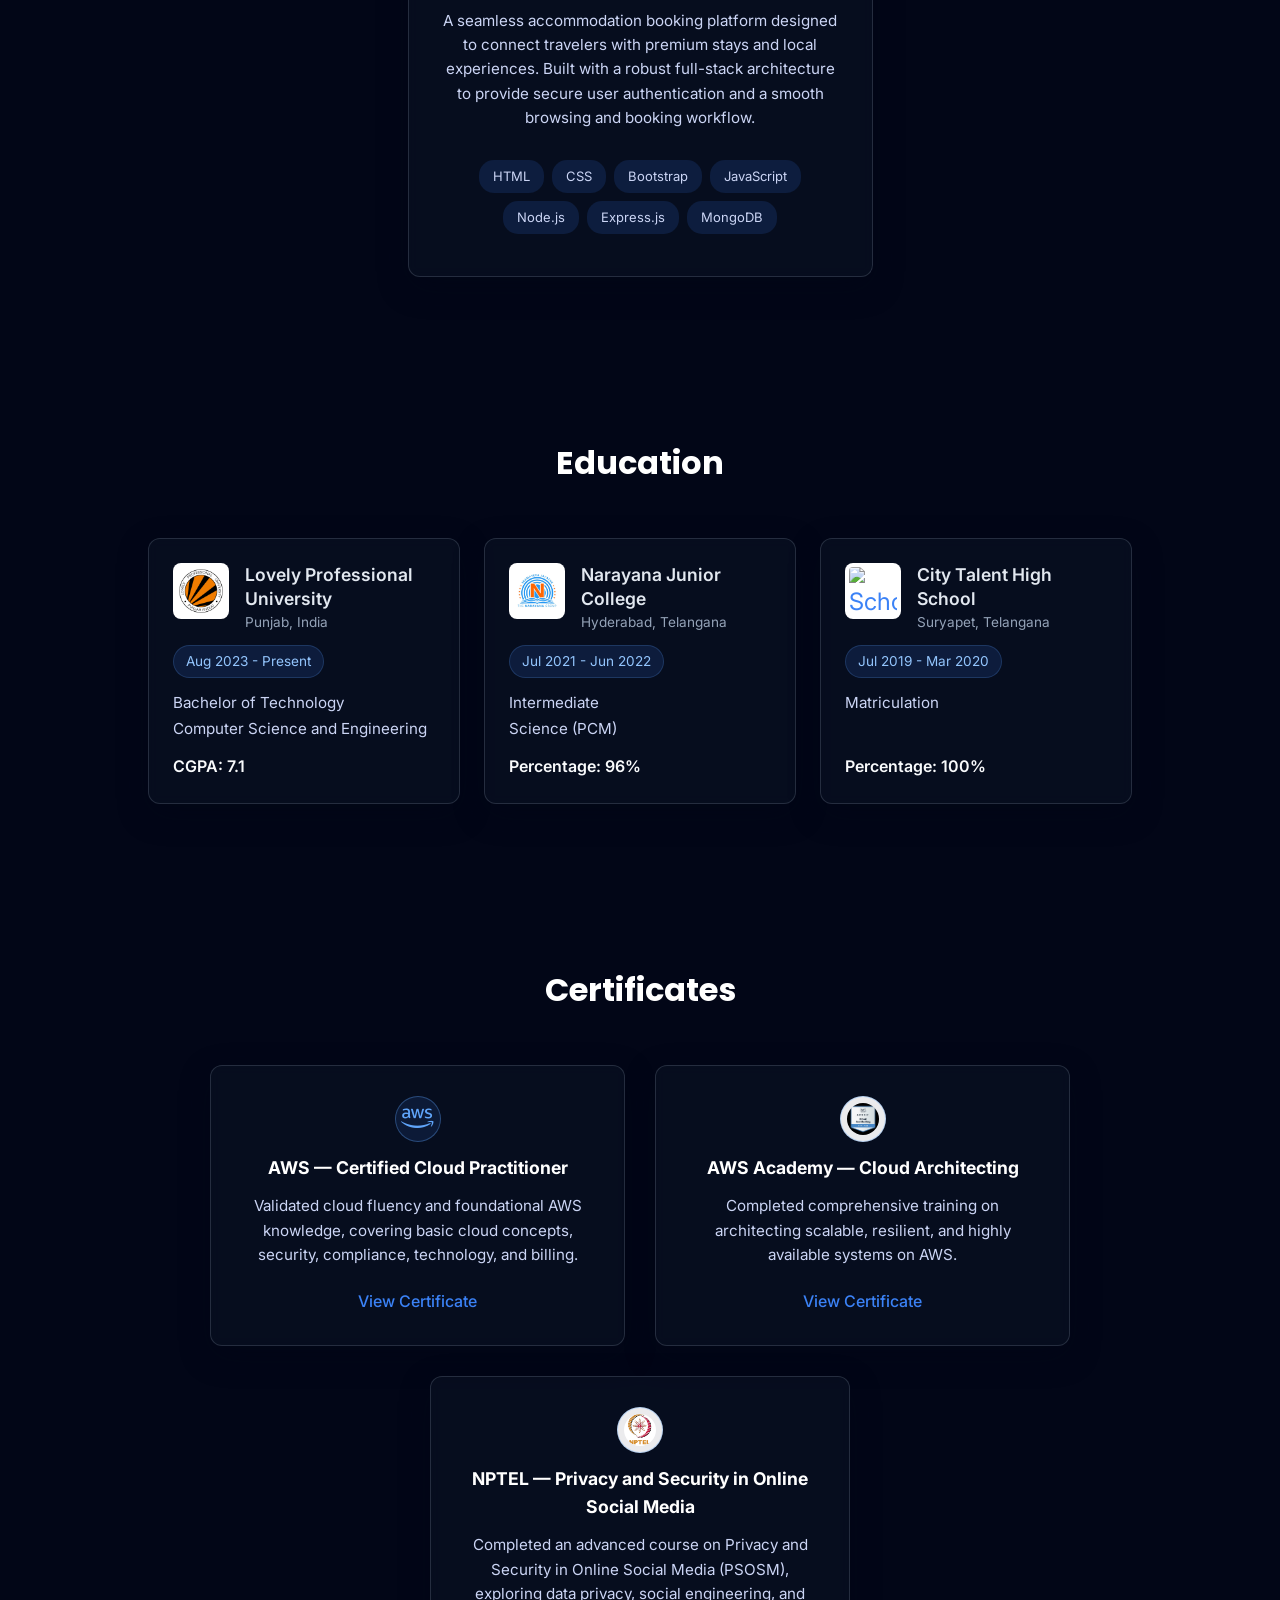
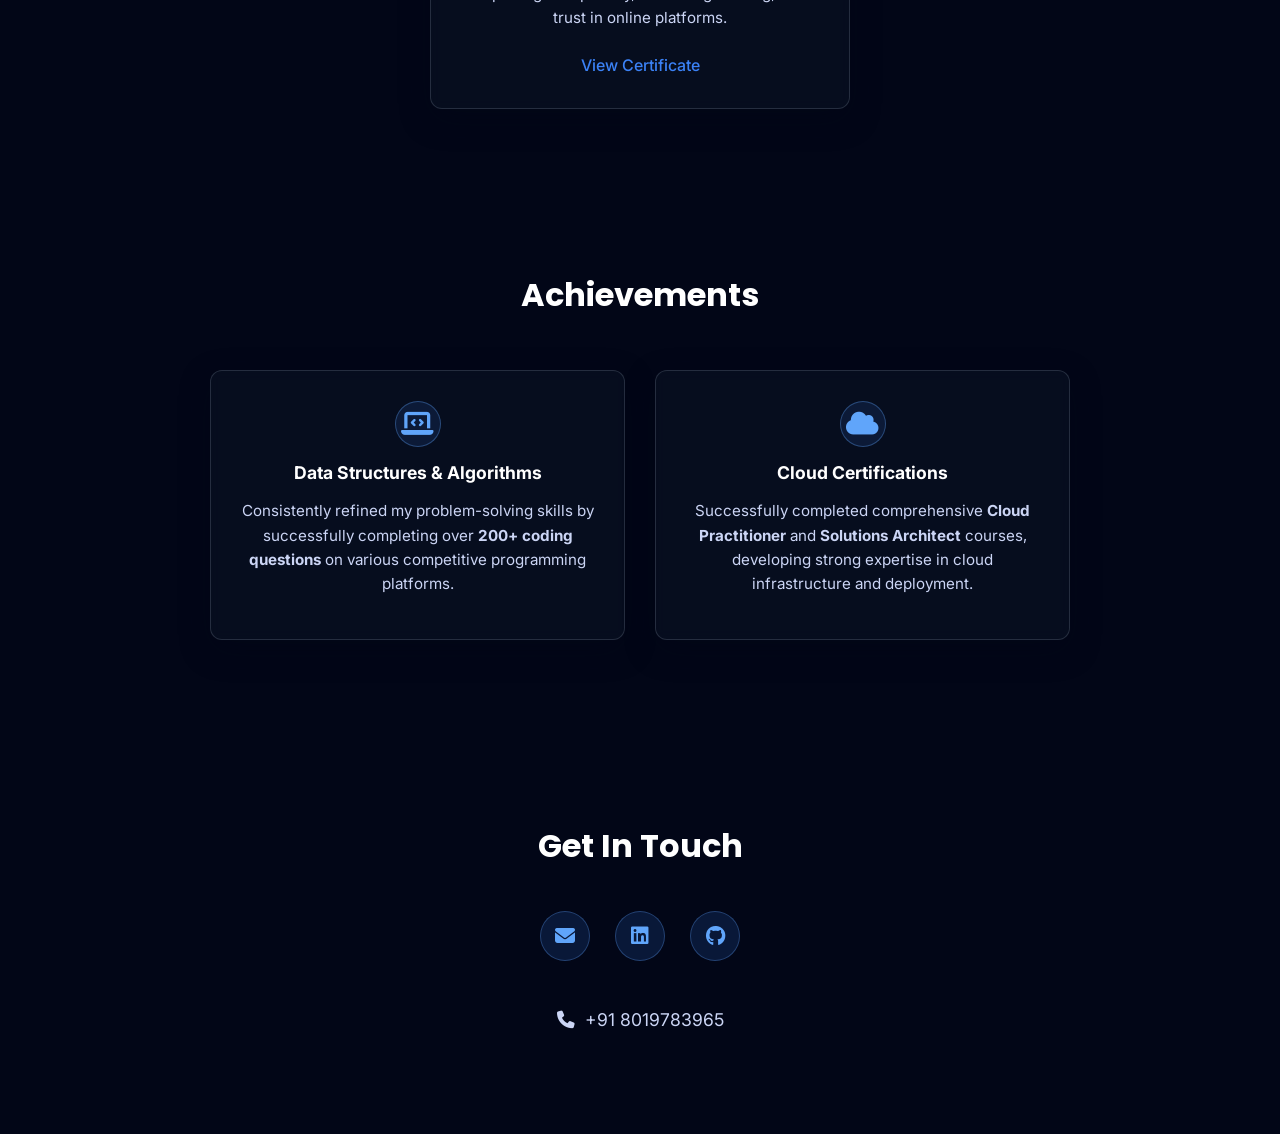
==== commit 3efc41bf: "updated portfolio" ====
--- a/index.html
+++ b/index.html
@@ -369,13 +369,13 @@
         <div class="education-header">
           <div class="edu-left">
             <img src="lpu-logo.png" alt="LPU Logo" class="edu-logo">
-            <div>
+            <div class="edu-text">
               <h3 class="edu-institution">Lovely Professional University</h3>
               <span class="edu-location">Punjab, India</span>
             </div>
           </div>
-          <span class="edu-date">Aug 2023 – Present</span>
-        </div>
+        </div>
+        <span class="edu-date">Aug 2023 - Present</span>
         <p class="edu-degree">Bachelor of Technology <br> Computer Science and Engineering</p>
         <span class="edu-score">CGPA: 7.1</span>
       </div>
@@ -384,13 +384,13 @@
         <div class="education-header">
           <div class="edu-left">
             <img src="302608734_603619424800756_393315701780159978_n.jpg" alt="Narayana Logo" class="edu-logo">
-            <div>
+            <div class="edu-text">
               <h3 class="edu-institution">Narayana Junior College</h3>
               <span class="edu-location">Hyderabad, Telangana</span>
             </div>
           </div>
-          <span class="edu-date">Jul 2021 – Jun 2022</span>
-        </div>
+        </div>
+        <span class="edu-date">Jul 2021 - Jun 2022</span>
         <p class="edu-degree">Intermediate <br> Science (PCM)</p>
         <span class="edu-score">Percentage: 96%</span>
       </div>
@@ -399,14 +399,14 @@
         <div class="education-header">
           <div class="edu-left">
             <img src="https://cdn-icons-png.flaticon.com/512/167/167707.png" alt="School Logo" class="edu-logo">
-            <div>
+            <div class="edu-text">
               <h3 class="edu-institution">City Talent High School</h3>
               <span class="edu-location">Suryapet, Telangana</span>
             </div>
           </div>
-          <span class="edu-date">Jul 2019 – Mar 2020</span>
-        </div>
-        <p class="edu-degree">Matriculation</p><br>
+        </div>
+        <span class="edu-date">Jul 2019 - Mar 2020</span>
+        <p class="edu-degree">Matriculation</p>
         <span class="edu-score">Percentage: 100%</span>
       </div>
 
@@ -515,4 +515,6 @@
 
 </body>
 
-</html>+</html>
+
+
--- a/components.css
+++ b/components.css
@@ -264,6 +264,12 @@
 .animated-man{width:120px; height:180px;}
 .hero-content h1{font-size:24px;}
 .hero-content p{font-size:14px;}
+.profile-avatar{width:120px; height:120px;}
+.hero-content{max-width:100%; padding:0 15px;}
+.cta-group{flex-direction:column;}
+.btn{width:100%; padding:12px;}
+.nav-links{flex-direction:column; gap:5px;}
+.nav-link{font-size:13px;}
 }
 
 @media (prefers-reduced-motion: reduce){
@@ -291,7 +297,6 @@
 max-width:1200px;
 margin:auto;
 }
-
 
 /* NAVBAR */
 
@@ -309,6 +314,9 @@
 justify-content:space-between;
 align-items:center;
 padding:20px 0;
+max-width:1200px;
+margin:0 auto;
+width:90%;
 }
 
 .nav-logo{
@@ -326,15 +334,16 @@
 
 @media (max-width: 768px){
 .nav-links{
+gap:20px;
+}
+}
+
+@media (max-width: 480px){
+.nav-links{
 gap:12px;
-flex-wrap:wrap;
-}
-}
-
-@media (max-width: 480px){
-.nav-links{
-gap:8px;
-font-size:0.9rem;
+}
+.nav-link{
+font-size:13px;
 }
 }
 
@@ -343,6 +352,7 @@
 color:#cbd5f5;
 font-weight:500;
 position:relative;
+transition:color 0.3s;
 }
 
 .nav-link:hover{
@@ -360,20 +370,7 @@
 transition:0.3s;
 }
 
-.
-
-@media (max-width: 768px){
-.hero-section{
-padding-top:100px;
-}
-}
-
-@media (max-width: 480px){
-.hero-section{
-padding-top:80px;
-min-height:auto;
-}
-}nav-link:hover::after{
+.nav-link:hover::after{
 width:100%;
 }
 
@@ -387,6 +384,14 @@
 justify-content:center;
 text-align:center;
 padding-top:120px;
+}
+
+@media (max-width: 768px){
+.hero-section{padding-top:100px;}
+}
+
+@media (max-width: 480px){
+.hero-section{padding-top:60px; min-height:auto;}
 }
 
 .hero-content{
@@ -417,6 +422,13 @@
 animation:profile-pop-in 0.8s cubic-bezier(0.36, 0, 0.66, 1);
 }
 
+@media (max-width: 480px){
+.profile-avatar{
+width:120px;
+height:120px;
+}
+}
+
 .hero-content h1{
 font-size:38px;
 font-family:'Poppins',sans-serif;
@@ -440,6 +452,27 @@
 50%{border-color:#ffffff;}
 }
 
+.hero-content p{
+color:#cbd5f5;
+margin-bottom:25px;
+}
+
+
+/* BUTTONS */
+
+.cta-group{
+display:flex;
+justify-content:center;
+gap:20px;
+flex-wrap:wrap;
+}
+
+@media (max-width: 1024px){
+.cta-group{
+gap:15px;
+}
+}
+
 @media (max-width: 768px){
 .cta-group{
 gap:12px;
@@ -452,36 +485,6 @@
 gap:8px;
 flex-direction:column;
 }
-.btn{
-padding:10px 20px;
-font-size:0.9rem;
-}
-}
-
-.hero-content p{
-c
-
-@media (max-width: 768px){
-.section{
-padding:60px 10%;
-}
-}
-
-@media (max-width: 480px){
-.section{
-padding:40px 5%;
-}
-}olor:#cbd5f5;
-margin-bottom:25px;
-}
-
-
-/* BUTTONS */
-
-.cta-group{
-display:flex;
-justify-content:center;
-gap:20px;
 }
 
 .btn{
@@ -490,6 +493,17 @@
 text-decoration:none;
 font-weight:500;
 transition:0.3s;
+border:none;
+cursor:pointer;
+display:inline-block;
+}
+
+@media (max-width: 480px){
+.btn{
+padding:10px 20px;
+font-size:0.9rem;
+width:100%;
+}
 }
 
 .btn-primary{
@@ -499,15 +513,18 @@
 
 .btn-primary:hover{
 background:#2563eb;
+transform:translateY(-2px);
 }
 
 .btn-outline{
 border:2px solid #3b82f6;
 color:white;
+background:transparent;
 }
 
 .btn-outline:hover{
 background:#3b82f6;
+transform:translateY(-2px);
 }
 
 
@@ -516,12 +533,56 @@
 .section{
 padding:100px 10%;
 text-align:center;
+}
+
+@media (max-width: 1440px){
+.section{
+padding:80px 10%;
+}
+}
+
+@media (max-width: 1024px){
+.section{
+padding:70px 10%;
+}
+}
+
+@media (max-width: 768px){
+.section{
+padding:60px 10%;
+}
+}
+
+@media (max-width: 480px){
+.section{
+padding:40px 5%;
+}
+}
+
+@media (max-width: 360px){
+.section{
+padding:30px 5%;
+}
 }
 
 .section-title{
 font-size:32px;
 font-family:'Poppins',sans-serif;
 margin-bottom:50px;
+}
+
+@media (max-width: 768px){
+.section-title{
+font-size:28px;
+margin-bottom:40px;
+}
+}
+
+@media (max-width: 480px){
+.section-title{
+font-size:24px;
+margin-bottom:30px;
+}
 }
 
 
@@ -535,7 +596,30 @@
 backdrop-filter:blur(6px);
 -webkit-backdrop-filter:blur(6px);
 box-shadow:0 10px 30px rgba(2,6,23,0.45);
-transition:0.3s;
+transition:all 0.3s ease;
+height:100%;
+display:flex;
+flex-direction:column;
+}
+
+@media (max-width: 1024px){
+.glass-card{
+padding:25px;
+}
+}
+
+@media (max-width: 768px){
+.glass-card{
+padding:20px;
+border-radius:10px;
+}
+}
+
+@media (max-width: 480px){
+.glass-card{
+padding:15px;
+border-radius:8px;
+}
 }
 
 .glass-card:hover{
@@ -551,14 +635,17 @@
 display:grid;
 grid-template-columns:repeat(3,1fr);
 gap:30px;
-max-width:1980px;
-margin:auto;
+max-width:1200px;
+margin:0 auto;
+padding:0 20px;
+width:100%;
 }
 
 @media (max-width: 1024px){
 .skills-grid{
 grid-template-columns:repeat(2,1fr);
 gap:20px;
+max-width:800px;
 }
 }
 
@@ -566,6 +653,7 @@
 .skills-grid{
 grid-template-columns:1fr;
 gap:15px;
+max-width:600px;
 }
 }
 
@@ -573,17 +661,54 @@
 .skills-grid{
 grid-template-columns:1fr;
 gap:12px;
-}
-}
-
+max-width:100%;
+padding:0 15px;
+}
+}
+
+.skill-card{
+display:flex;
+flex-direction:column;
+align-items:center;
+text-align:center;
+}
+
+.skill-icon{
+font-size:32px;
+margin-bottom:12px;
+}
+
+@media (max-width: 768px){
 .skill-icon{
 font-size:28px;
 margin-bottom:10px;
-color:#3b82f6;
+}
+}
+
+@media (max-width: 480px){
+.skill-icon{
+font-size:24px;
+margin-bottom:8px;
+}
 }
 
 .skill-card h3{
 margin-bottom:15px;
+font-size:1.2rem;
+}
+
+@media (max-width: 768px){
+.skill-card h3{
+font-size:1.1rem;
+margin-bottom:12px;
+}
+}
+
+@media (max-width: 480px){
+.skill-card h3{
+font-size:1rem;
+margin-bottom:10px;
+}
 }
 
 .skill-tags{
@@ -591,6 +716,12 @@
 flex-wrap:wrap;
 justify-content:center;
 gap:10px;
+}
+
+@media (max-width: 480px){
+.skill-tags{
+gap:8px;
+}
 }
 
 .skill-tags span{
@@ -598,14 +729,31 @@
 padding:6px 15px;
 border-radius:20px;
 font-size:14px;
+color:#cbd5f5;
+display:inline-block;
+}
+
+@media (max-width: 768px){
+.skill-tags span{
+padding:5px 12px;
+font-size:12px;
+}
+}
+
+@media (max-width: 480px){
+.skill-tags span{
+padding:4px 10px;
+font-size:11px;
+}
 }
 
 .center-skill{
 grid-column:1/-1;
 justify-self:center;
 width:calc((100% - 60px) / 3);
-min-width: 280px;
-}
+min-width:280px;
+}
+
 
 /* PROJECTS */
 
@@ -613,14 +761,17 @@
 display:grid;
 grid-template-columns:repeat(2,1fr);
 gap:30px;
-max-width:3600px;
-margin:auto;
+max-width:1000px;
+margin:0 auto;
+padding:0 20px;
+width:100%;
 }
 
 @media (max-width: 1024px){
 .projects-grid{
 grid-template-columns:1fr;
 gap:20px;
+max-width:700px;
 }
 }
 
@@ -628,25 +779,40 @@
 .projects-grid{
 grid-template-columns:1fr;
 gap:15px;
-}
-.center-project{
-width:100%;
+max-width:600px;
 }
 }
 
 @media (max-width: 480px){
 .projects-grid{
+grid-template-columns:1fr;
 gap:12px;
-}
+max-width:100%;
+padding:0 15px;
+}
+}
+
+.project-card{
+display:flex;
+flex-direction:column;
+height:100%;
 }
 
 .project-card h3{
 margin-bottom:0;
-}
-
-.project-card{
-display:flex;
-flex-direction:column;
+font-size:1.1rem;
+}
+
+@media (max-width: 768px){
+.project-card h3{
+font-size:1rem;
+}
+}
+
+@media (max-width: 480px){
+.project-card h3{
+font-size:0.95rem;
+}
 }
 
 .project-heading-row{
@@ -678,6 +844,7 @@
 border:1px solid rgba(255,255,255,0.15);
 transition:0.3s;
 flex-shrink:0;
+cursor:pointer;
 }
 
 .project-github:hover{
@@ -696,8 +863,41 @@
 background:rgba(15,23,42,0.8);
 }
 
+@media (max-width: 768px){
+.project-image{
+height:150px;
+margin-bottom:12px;
+border-radius:8px;
+}
+}
+
+@media (max-width: 480px){
+.project-image{
+height:120px;
+margin-bottom:10px;
+border-radius:6px;
+}
+}
+
 .project-card p{
 margin-bottom:30px;
+color:#cbd5f5;
+font-size:0.95rem;
+flex-grow:1;
+}
+
+@media (max-width: 768px){
+.project-card p{
+margin-bottom:20px;
+font-size:0.9rem;
+}
+}
+
+@media (max-width: 480px){
+.project-card p{
+margin-bottom:15px;
+font-size:0.85rem;
+}
 }
 
 .project-specs{
@@ -709,33 +909,47 @@
 margin-bottom:12px;
 }
 
-
-@media (max-width: 768px){
-.cert-grid{
-grid-template-columns:1fr;
-gap:20px;
-}
-.center-cert{
-max-width:100%;
-}
-}
-
-@media (max-width: 480px){
-.cert-grid{
-gap:15px;
-}
-}
+@media (max-width: 480px){
+.project-specs{
+gap:6px;
+}
+}
+
 .spec-tag{
 background:rgba(59,130,246,0.15);
-padding:5px 12px;
+padding:6px 14px;
 border-radius:15px;
 font-size:13px;
+color:#cbd5f5;
+display:inline-block;
+}
+
+@media (max-width: 768px){
+.spec-tag{
+padding:5px 12px;
+font-size:12px;
+border-radius:12px;
+}
+}
+
+@media (max-width: 480px){
+.spec-tag{
+padding:4px 10px;
+font-size:11px;
+border-radius:10px;
+}
 }
 
 .center-project{
 grid-column:1/-1;
-width:calc((100% - 30px)/2);
 justify-self:center;
+width:calc((100% - 30px) / 2);
+}
+
+@media (max-width: 768px){
+.center-project{
+width:100%;
+}
 }
 
 
@@ -746,16 +960,81 @@
 grid-template-columns:repeat(2,1fr);
 gap:30px;
 max-width:900px;
-margin:auto;
+margin:0 auto;
+padding:0 20px;
+width:100%;
+}
+
+@media (max-width: 1024px){
+.cert-grid{
+grid-template-columns:1fr;
+gap:20px;
+max-width:650px;
+}
+}
+
+@media (max-width: 768px){
+.cert-grid{
+grid-template-columns:1fr;
+gap:15px;
+max-width:550px;
+}
+}
+
+@media (max-width: 480px){
+.cert-grid{
+grid-template-columns:1fr;
+gap:12px;
+max-width:100%;
+padding:0 15px;
+}
+}
+
+.cert-card{
+display:flex;
+flex-direction:column;
+height:100%;
+text-align:center;
+align-items:center;
 }
 
 .cert-card h3{
-margin-bottom:15px;
+margin-bottom:12px;
+font-size:1.1rem;
+}
+
+@media (max-width: 768px){
+.cert-card h3{
+font-size:1rem;
+margin-bottom:10px;
+}
+}
+
+@media (max-width: 480px){
+.cert-card h3{
+font-size:0.95rem;
+margin-bottom:8px;
+}
 }
 
 .cert-card p{
 color:#cbd5f5;
-margin-bottom:15px;
+margin-bottom:12px;
+font-size:0.95rem;
+}
+
+@media (max-width: 768px){
+.cert-card p{
+font-size:0.9rem;
+margin-bottom:10px;
+}
+}
+
+@media (max-width: 480px){
+.cert-card p{
+font-size:0.85rem;
+margin-bottom:8px;
+}
 }
 
 .cert-platform-logo{
@@ -777,42 +1056,27 @@
 height:46px;
 object-fit:contain;
 margin-bottom:12px;
-display:block;
-margin-left:auto;
-margin-right:auto;
+display:inline-flex;
+align-items:center;
+justify-content:center;
 padding:6px;
 border-radius:50%;
 background:rgba(255,255,255,0.92);
 border:1px solid rgba(96,165,250,0.35);
 }
 
-/* center one card in grid */
 .center-cert{
-    grid-column:1/-1;
-    max-width:420px;
- 
-
-@media (max-width: 1024px){
-.education-list{
-flex-direction:column;
-gap:20px;
-}
-}
-
-@media (max-width: 768px){
-.education-list{
-gap:15px;
-}
-}
-
-@media (max-width: 480px){
-.education-list{
-gap:12px;
-}
-}   margin:auto;
-}
-
-/* make cert links appear like project links */
+grid-column:1/-1;
+justify-self:center;
+max-width:420px;
+}
+
+@media (max-width: 768px){
+.center-cert{
+max-width:100%;
+}
+}
+
 .cert-link{
 display:inline-block;
 margin-top:10px;
@@ -821,55 +1085,116 @@
 font-weight:500;
 transition:0.3s;
 }
+
 .cert-link:hover{
 text-decoration:underline;
 color:#60a5fa;
 }
 
-/* certification links */
-.cert-link{
-color:#cbd5f5;
-text-decoration:none;
-font-weight:500;
-}
-.cert-link:hover{
-color:#3b82f6;
-text-decoration:underline;
-}
-
 
 /* EDUCATION */
 
 .education-list{
-display:flex;
-flex-direction:row;
+display:grid;
+grid-template-columns:repeat(auto-fit, minmax(280px, 1fr));
 gap:24px;
 max-width:1100px;
-margin:auto;
-justify-content:center;
+margin:0 auto;
 align-items:stretch;
+padding:0 20px;
+width:100%;
+}
+
+@media (max-width: 1024px){
+.education-list{
+gap:20px;
+max-width:900px;
+}
+}
+
+@media (max-width: 768px){
+.education-list{
+gap:15px;
+max-width:600px;
+}
+}
+
+@media (max-width: 480px){
+.education-list{
+grid-template-columns:1fr;
+gap:12px;
+max-width:100%;
+padding:0 15px;
+}
 }
 
 .education-card{
 padding:24px;
-flex:1;
+display:flex;
+flex-direction:column;
+text-align:left;
+height:100%;
+gap:12px;
 min-width:0;
-display:flex;
-flex-direction:column;
+}
+
+@media (max-width: 1024px){
+.education-card{
+padding:20px;
+}
+}
+
+@media (max-width: 768px){
+.education-card{
+padding:18px;
+}
+}
+
+@media (max-width: 480px){
+.education-card{
+padding:15px;
+}
 }
 
 .education-header{
 display:flex;
 flex-direction:column;
 align-items:flex-start;
+gap:14px;
+width:100%;
+}
+
+@media (max-width: 768px){
+.education-header{
+gap:10px;
+}
+}
+
+@media (max-width: 480px){
+.education-header{
+flex-direction:column;
+align-items:flex-start;
+gap:8px;
+}
+}
+
+.edu-left{
+display:flex;
+align-items:flex-start;
+gap:16px;
+min-width:0;
+width:100%;
+}
+
+@media (max-width: 480px){
+.edu-left{
 gap:12px;
-margin-bottom:10px;
-}
-
-.edu-left{
-display:flex;
-align-items:center;
-gap:16px;
+}
+}
+
+.edu-text{
+min-width:0;
+width:100%;
 }
 
 .edu-logo, .edu-logo-icon{
@@ -880,11 +1205,28 @@
 border-radius:8px;
 padding:4px;
 flex-shrink:0;
-display: flex;
-align-items: center;
-justify-content: center;
-color: #3b82f6;
-font-size: 24px;
+display:flex;
+align-items:center;
+justify-content:center;
+color:#3b82f6;
+font-size:24px;
+}
+
+@media (max-width: 768px){
+.edu-logo, .edu-logo-icon{
+width:48px;
+height:48px;
+font-size:20px;
+}
+}
+
+@media (max-width: 480px){
+.edu-logo, .edu-logo-icon{
+width:40px;
+height:40px;
+font-size:18px;
+padding:3px;
+}
 }
 
 .edu-institution{
@@ -892,45 +1234,71 @@
 font-weight:600;
 color:#e2e8f0;
 margin-bottom:2px;
+line-height:1.35;
+overflow-wrap:anywhere;
+}
+
+@media (max-width: 768px){
+.edu-institution{
+font-size:1rem;
+}
+}
+
+@media (max-width: 480px){
+.edu-institution{
+font-size:0.95rem;
+}
 }
 
 .edu-location{
 font-size:0.85rem;
 color:#94a3b8;
-flex-wrap:wrap;
-}
-
-@media (max-width: 480px){
-.social-links{
-gap:15px;
+display:block;
+line-height:1.5;
+}
+
+@media (max-width: 480px){
+.edu-location{
+font-size:0.8rem;
+}
+}
+
+.edu-degree{
+color:#cbd5f5;
+font-size:0.95rem;
+margin-top:0;
+line-height:1.7;
+}
+
+@media (max-width: 480px){
+.edu-degree{
+font-size:0.85rem;
 }
 }
 
 .edu-date{
 font-size:0.85rem;
-color:#3b82f6;
-font-weight:500;
-white-space:nowrap;
-display:block;
-text-align:center;
-width:100%;
-}
-
-.edu-degree{
-color:#cbd5f5;
-margin-bottom:8px;
-font-size:0.95rem;
+color:#93c5fd;
+display:inline-flex;
+align-self:flex-start;
+padding:6px 12px;
+border-radius:999px;
+background:rgba(59,130,246,0.14);
+border:1px solid rgba(96,165,250,0.2);
+line-height:1.4;
+}
+
+@media (max-width: 768px){
+.edu-date{
+font-size:0.8rem;
+padding:5px 10px;
+}
 }
 
 .edu-score{
-display:inline-block;
-background:rgba(59,130,246,0.15);
-color:#60a5fa;
-border:1px solid rgba(59,130,246,0.3);
-padding:3px 12px;
-border-radius:20px;
-font-size:0.85rem;
-font-weight:500;
+margin-top:auto;
+font-weight:600;
+color:#f8fafc;
 }
 
 
@@ -939,27 +1307,165 @@
 .contact-footer{
 padding:100px 10%;
 text-align:center;
-background:rgba(2,6,23,0.8);
+display:flex;
+flex-direction:column;
+align-items:center;
+justify-content:center;
+min-height:400px;
+}
+
+@media (max-width: 768px){
+.contact-footer{
+padding:80px 10%;
+}
+}
+
+@media (max-width: 480px){
+.contact-footer{
+padding:60px 5%;
+min-height:350px;
+}
+}
+
+.contact-footer h2{
+font-size:32px;
+font-family:'Poppins',sans-serif;
+margin-bottom:40px;
+}
+
+@media (max-width: 768px){
+.contact-footer h2{
+font-size:28px;
+margin-bottom:30px;
+}
+}
+
+@media (max-width: 480px){
+.contact-footer h2{
+font-size:24px;
+margin-bottom:25px;
+}
+}
+
+.contact-section{
+padding:100px 10%;
+text-align:center;
+}
+
+@media (max-width: 480px){
+.contact-section{
+padding:40px 5%;
+}
+}
+
+.contact-content{
+max-width:600px;
+margin:0 auto;
+padding:0 20px;
 }
 
 .social-links{
 display:flex;
 justify-content:center;
+align-items:center;
 gap:25px;
-margin-top:20px;
+margin-bottom:30px;
+flex-wrap:wrap;
+}
+
+@media (max-width: 768px){
+.social-links{
+gap:20px;
+margin-bottom:25px;
+}
+}
+
+@media (max-width: 480px){
+.social-links{
+gap:15px;
+margin-bottom:20px;
+}
 }
 
 .social-icon{
-font-size:26px;
+display:inline-flex;
+align-items:center;
+justify-content:center;
+width:50px;
+height:50px;
+border-radius:50%;
+background:rgba(59,130,246,0.15);
+border:1px solid rgba(96,165,250,0.3);
+color:#60a5fa;
+text-decoration:none;
+transition:all 0.3s ease;
+font-size:20px;
+cursor:pointer;
+}
+
+@media (max-width: 480px){
+.social-icon{
+width:45px;
+height:45px;
+font-size:18px;
+}
+}
+
+.social-icon:hover{
+background:#3b82f6;
+border-color:#3b82f6;
+color:white;
+transform:translateY(-3px);
+}
+
+.social-link{
+display:inline-flex;
+align-items:center;
+justify-content:center;
+width:50px;
+height:50px;
+border-radius:50%;
+background:rgba(59,130,246,0.15);
+border:1px solid rgba(96,165,250,0.3);
+color:#60a5fa;
+text-decoration:none;
+transition:0.3s;
+font-size:20px;
+}
+
+@media (max-width: 480px){
+.social-link{
+width:40px;
+height:40px;
+font-size:16px;
+}
+}
+
+.social-link:hover{
+background:#3b82f6;
+border-color:#3b82f6;
+color:white;
+transform:translateY(-3px);
+}
+
+.phone{
 color:#cbd5f5;
-transition:0.3s;
-}
-
-.social-icon:hover{
-color:#3b82f6;
-}
-
+font-size:1.1rem;
+margin-top:15px;
+display:flex;
+align-items:center;
+justify-content:center;
+gap:10px;
+}
+
+@media (max-width: 768px){
 .phone{
-margin-top:20px;
-color:#94a3b8;
-}
+font-size:1rem;
+}
+}
+
+@media (max-width: 480px){
+.phone{
+font-size:0.95rem;
+gap:8px;
+}
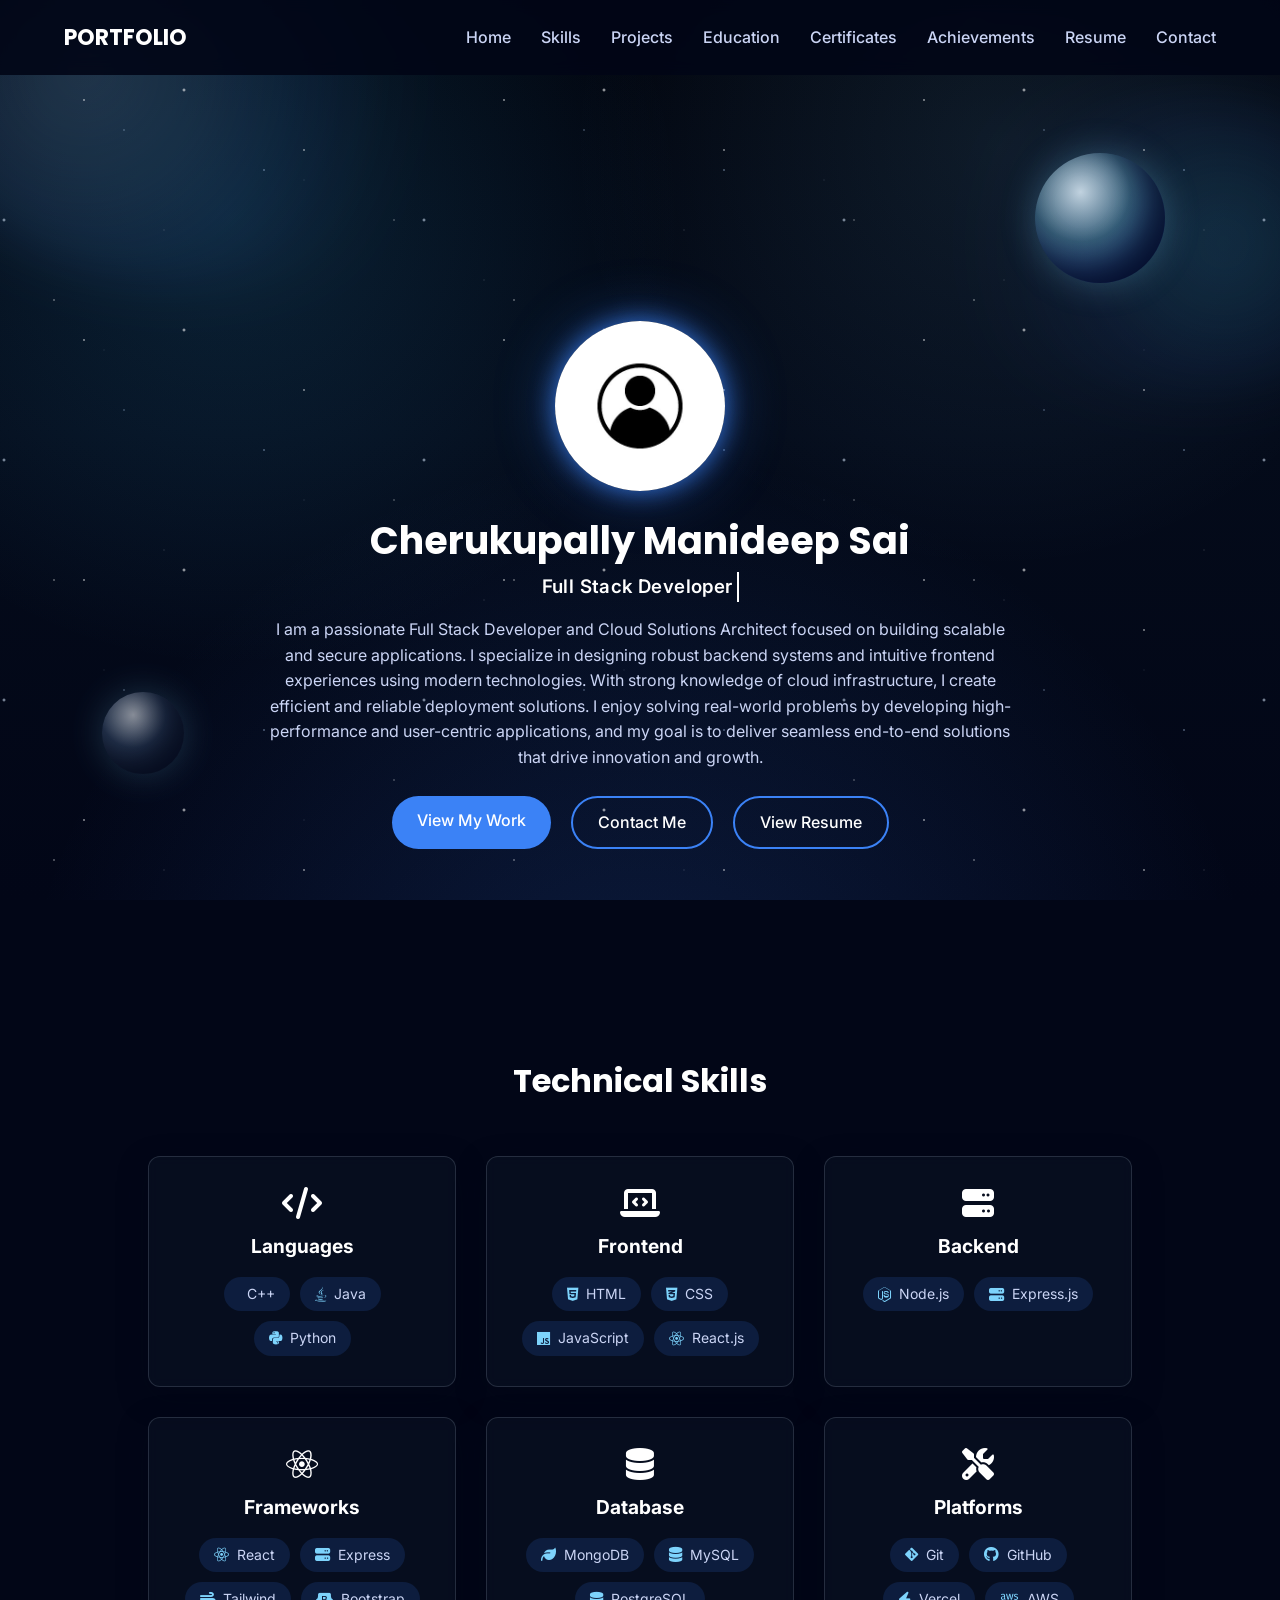
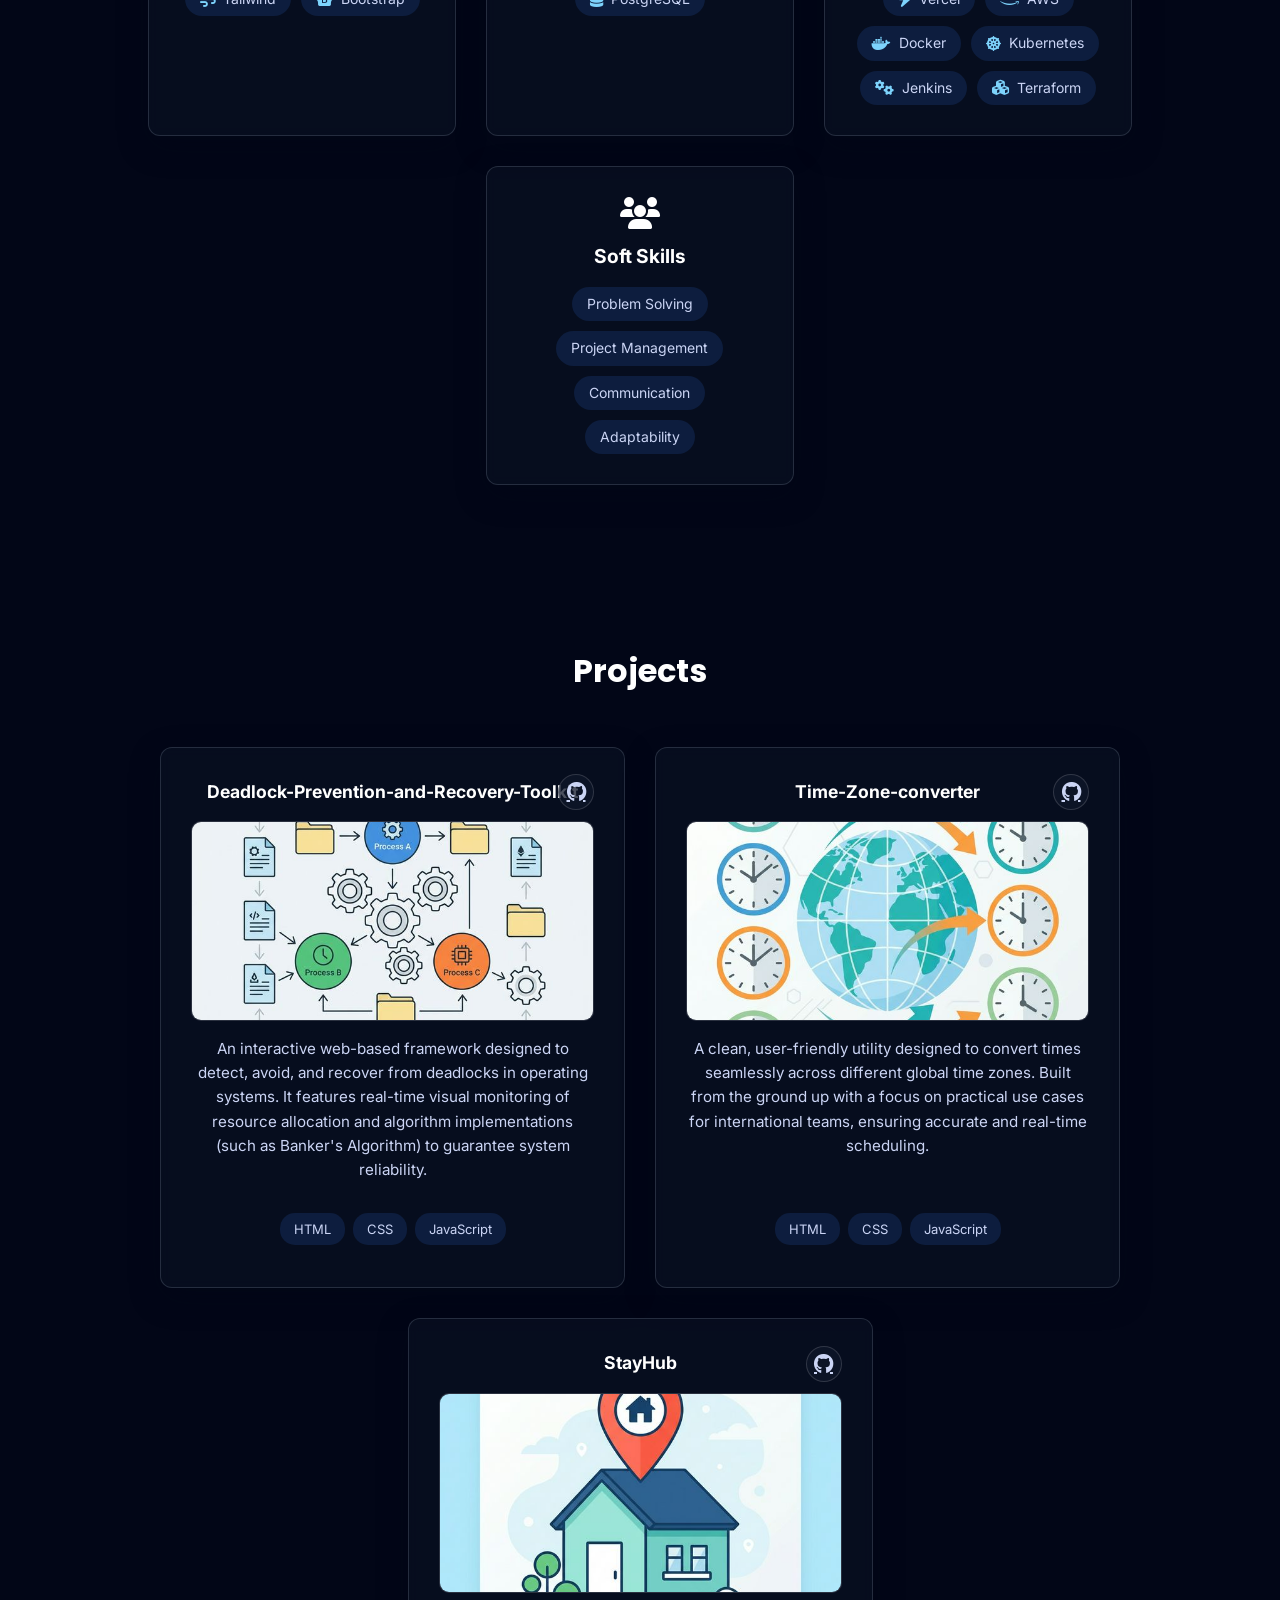
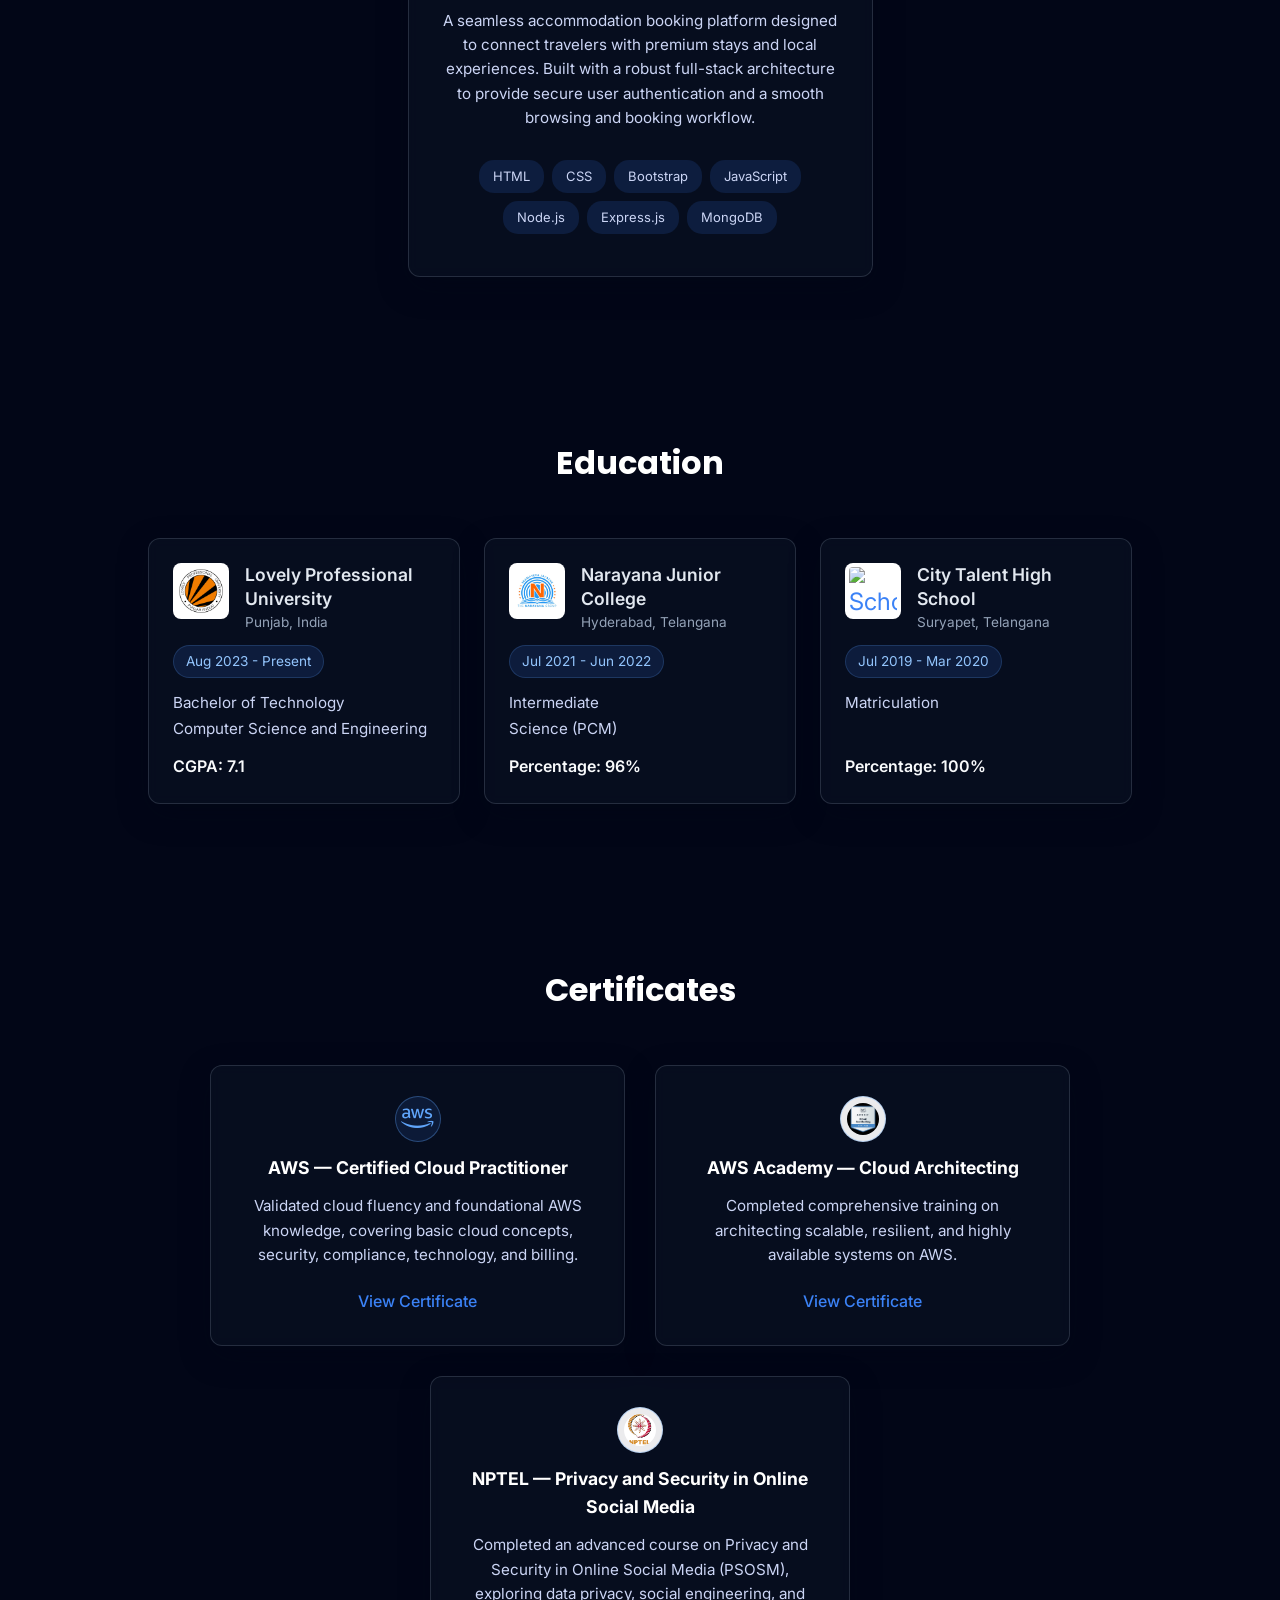
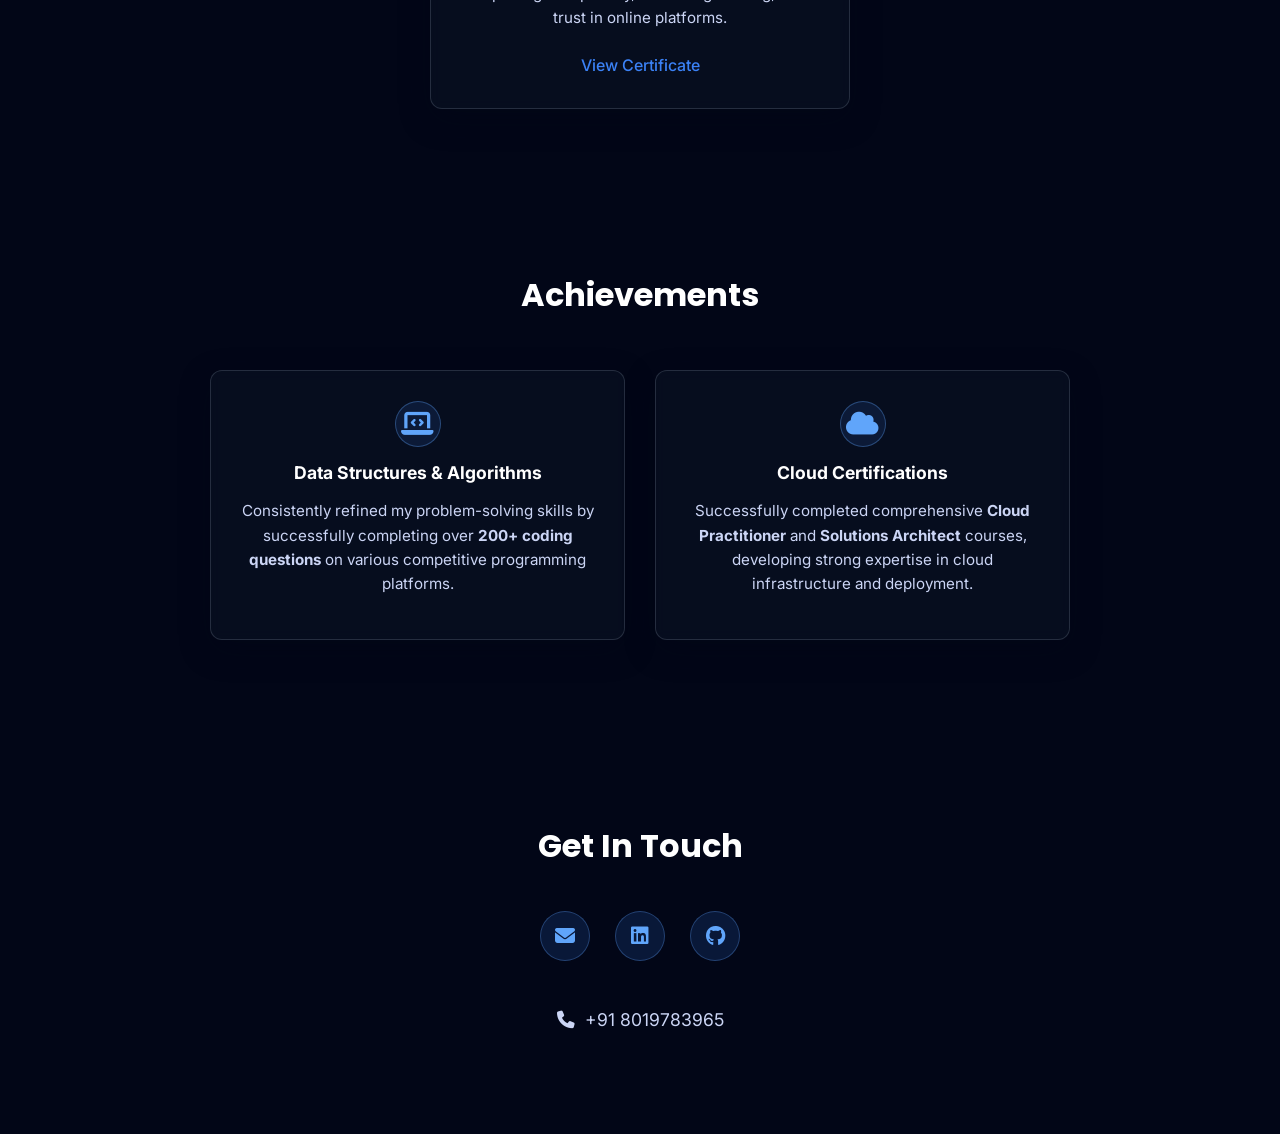
==== commit db410ba4: "updated portfolio" ====
--- a/index.html
+++ b/index.html
@@ -16,6 +16,7 @@
     rel="stylesheet">
 
   <link rel="stylesheet" href="https://cdnjs.cloudflare.com/ajax/libs/font-awesome/6.4.0/css/all.min.css">
+  <link rel="stylesheet" href="https://cdn.jsdelivr.net/gh/devicons/devicon@latest/devicon.min.css">
 
   <link rel="stylesheet" href="components.css">
 
@@ -51,7 +52,15 @@
 
       <a href="#home" class="nav-logo">PORTFOLIO</a>
 
-      <div class="nav-links">
+      <button class="nav-toggle" type="button" aria-label="Open navigation menu" aria-expanded="false" aria-controls="mobile-nav">
+        <span></span>
+        <span></span>
+        <span></span>
+      </button>
+
+      <div class="nav-overlay"></div>
+
+      <div class="nav-links" id="mobile-nav">
 
         <a href="#home" class="nav-link">Home</a>
         <a href="#skills" class="nav-link">Skills</a>
@@ -123,9 +132,9 @@
 
         <div class="skill-tags">
 
-          <span>C++</span>
-          <span>Java</span>
-          <span>Python</span>
+          <span><i class="devicon-cplusplus-plain" aria-hidden="true"></i>C++</span>
+          <span><i class="fab fa-java" aria-hidden="true"></i>Java</span>
+          <span><i class="fab fa-python" aria-hidden="true"></i>Python</span>
 
         </div>
 
@@ -141,10 +150,10 @@
 
         <div class="skill-tags">
 
-          <span>HTML</span>
-          <span>CSS</span>
-          <span>JavaScript</span>
-          <span>React.js</span>
+          <span><i class="fab fa-html5" aria-hidden="true"></i>HTML</span>
+          <span><i class="fab fa-css3-alt" aria-hidden="true"></i>CSS</span>
+          <span><i class="fab fa-js" aria-hidden="true"></i>JavaScript</span>
+          <span><i class="fab fa-react" aria-hidden="true"></i>React.js</span>
 
         </div>
 
@@ -160,8 +169,8 @@
 
         <div class="skill-tags">
 
-          <span>Node.js</span>
-          <span>Express.js</span>
+          <span><i class="fab fa-node-js" aria-hidden="true"></i>Node.js</span>
+          <span><i class="fas fa-server" aria-hidden="true"></i>Express.js</span>
         </div>
 
       </div>
@@ -176,10 +185,10 @@
 
         <div class="skill-tags">
 
-          <span>React</span>
-          <span>Express</span>
-          <span>Tailwind</span>
-          <span>Bootstrap</span>
+          <span><i class="fab fa-react" aria-hidden="true"></i>React</span>
+          <span><i class="fas fa-server" aria-hidden="true"></i>Express</span>
+          <span><i class="fas fa-wind" aria-hidden="true"></i>Tailwind</span>
+          <span><i class="fab fa-bootstrap" aria-hidden="true"></i>Bootstrap</span>
 
         </div>
 
@@ -195,9 +204,9 @@
 
         <div class="skill-tags">
 
-          <span>MongoDB</span>
-          <span>MySQL</span>
-          <span>PostgreSQL</span>
+          <span><i class="fas fa-leaf" aria-hidden="true"></i>MongoDB</span>
+          <span><i class="fas fa-database" aria-hidden="true"></i>MySQL</span>
+          <span><i class="fas fa-database" aria-hidden="true"></i>PostgreSQL</span>
 
         </div>
 
@@ -213,14 +222,14 @@
 
         <div class="skill-tags">
 
-          <span>Git</span>
-          <span>GitHub</span>
-          <span>Vercel</span>
-          <span>AWS</span>
-          <span>Docker</span>
-          <span>Kubernetes</span>
-          <span>Jenkins</span>
-          <span>Terraform</span>
+          <span><i class="fab fa-git-alt" aria-hidden="true"></i>Git</span>
+          <span><i class="fab fa-github" aria-hidden="true"></i>GitHub</span>
+          <span><i class="fas fa-bolt" aria-hidden="true"></i>Vercel</span>
+          <span><i class="fab fa-aws" aria-hidden="true"></i>AWS</span>
+          <span><i class="fab fa-docker" aria-hidden="true"></i>Docker</span>
+          <span><i class="fas fa-dharmachakra" aria-hidden="true"></i>Kubernetes</span>
+          <span><i class="fas fa-cogs" aria-hidden="true"></i>Jenkins</span>
+          <span><i class="fas fa-cubes" aria-hidden="true"></i>Terraform</span>
 
         </div>
 
--- a/components.css
+++ b/components.css
@@ -332,18 +332,98 @@
 gap:30px;
 }
 
-@media (max-width: 768px){
+.nav-toggle{
+display:none;
+align-items:center;
+justify-content:center;
+flex-direction:column;
+gap:5px;
+width:46px;
+height:46px;
+border:none;
+border-radius:14px;
+background:rgba(15,23,42,0.72);
+box-shadow:0 10px 28px rgba(2,6,23,0.35);
+cursor:pointer;
+z-index:1002;
+}
+
+.nav-toggle span{
+width:20px;
+height:2px;
+background:#e2e8f0;
+border-radius:999px;
+transition:transform 0.3s ease, opacity 0.3s ease;
+}
+
+.nav-overlay{
+display:none;
+}
+
+.nav-open{
+overflow:hidden;
+}
+
+@media (max-width: 768px){
+body.nav-open .nav-toggle span:nth-child(1){
+transform:translateY(7px) rotate(45deg);
+}
+
+body.nav-open .nav-toggle span:nth-child(2){
+opacity:0;
+}
+
+body.nav-open .nav-toggle span:nth-child(3){
+transform:translateY(-7px) rotate(-45deg);
+}
+
+.nav-toggle{
+display:flex;
+}
+
+.nav-overlay{
+display:block;
+position:fixed;
+inset:0;
+background:rgba(2,6,23,0.6);
+backdrop-filter:blur(4px);
+opacity:0;
+pointer-events:none;
+transition:opacity 0.3s ease;
+z-index:998;
+}
+
+body.nav-open .nav-overlay{
+opacity:1;
+pointer-events:auto;
+}
+
 .nav-links{
-gap:20px;
-}
-}
-
-@media (max-width: 480px){
-.nav-links{
-gap:12px;
-}
+position:fixed;
+top:0;
+right:0;
+height:100vh;
+width:min(82vw, 320px);
+padding:110px 28px 32px;
+background:rgba(2,6,23,0.96);
+backdrop-filter:blur(18px);
+border-left:1px solid rgba(148,163,184,0.18);
+box-shadow:-16px 0 40px rgba(2,6,23,0.45);
+display:flex;
+flex-direction:column;
+align-items:flex-start;
+gap:18px;
+transform:translateX(100%);
+transition:transform 0.3s ease;
+z-index:999;
+}
+
+body.nav-open .nav-links{
+transform:translateX(0);
+}
+
 .nav-link{
-font-size:13px;
+font-size:1rem;
 }
 }
 
@@ -730,7 +810,9 @@
 border-radius:20px;
 font-size:14px;
 color:#cbd5f5;
-display:inline-block;
+display:inline-flex;
+align-items:center;
+gap:8px;
 }
 
 @media (max-width: 768px){
@@ -752,6 +834,23 @@
 justify-self:center;
 width:calc((100% - 60px) / 3);
 min-width:280px;
+}
+
+.skill-tags i{
+font-size:0.95rem;
+color:#7dd3fc;
+}
+
+@media (max-width: 768px){
+.center-skill{
+width:100%;
+max-width:none;
+min-width:0;
+}
+
+.skill-tags i{
+font-size:0.85rem;
+}
 }
 
 
@@ -1096,7 +1195,7 @@
 
 .education-list{
 display:grid;
-grid-template-columns:repeat(auto-fit, minmax(280px, 1fr));
+grid-template-columns:repeat(3, minmax(0, 1fr));
 gap:24px;
 max-width:1100px;
 margin:0 auto;
@@ -1107,15 +1206,30 @@
 
 @media (max-width: 1024px){
 .education-list{
+grid-template-columns:repeat(2, minmax(0, 1fr));
 gap:20px;
 max-width:900px;
 }
+
+.education-card:last-child{
+grid-column:1 / -1;
+max-width:420px;
+width:100%;
+justify-self:center;
+}
 }
 
 @media (max-width: 768px){
 .education-list{
+grid-template-columns:1fr;
 gap:15px;
 max-width:600px;
+}
+
+.education-card:last-child{
+grid-column:auto;
+max-width:none;
+justify-self:stretch;
 }
 }
 
